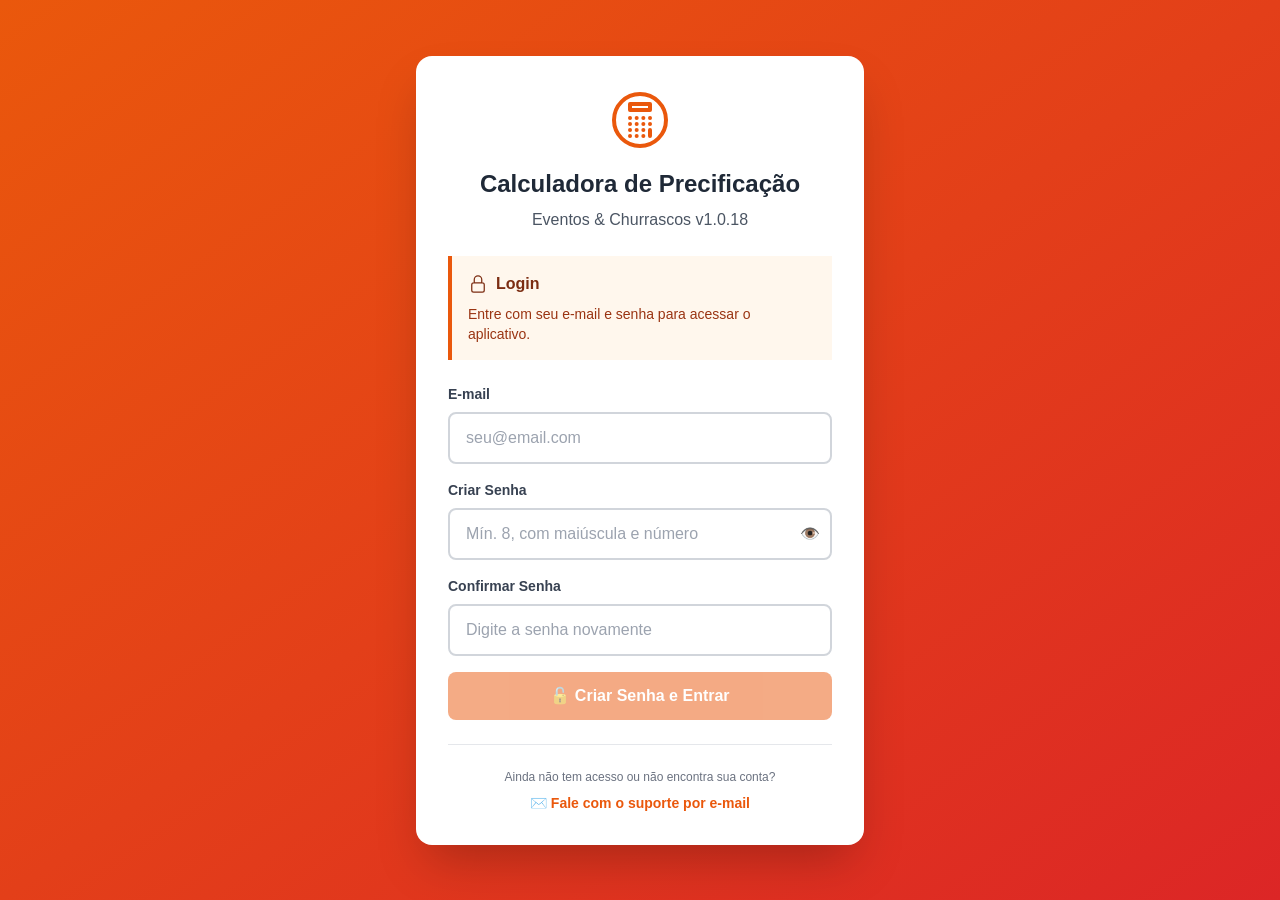
==== App/public/index.html @ 271a859e "release 1.2: web atualizada (0dfb54f fix(proposta): o que está desmarcado em "o que mostrar" não ap)" ====
<!DOCTYPE html>
<html lang="pt-BR">
<head>
    <meta charset="UTF-8">
    <script>
        // Endereço antigo do app web -> domínio próprio (mantém o caminho; não afeta staging nem o app iOS)
        (function () {
            try {
                if (location.hostname === 'precificacao-cloud-production.up.railway.app') {
                    location.replace('https://app.chefazambuja.com' + location.pathname + location.search + location.hash);
                }
            } catch (e) {}
        })();
    </script>
    <meta name="viewport" content="width=device-width, initial-scale=1.0, maximum-scale=5.0, user-scalable=yes, viewport-fit=cover">
    <meta name="apple-mobile-web-app-capable" content="yes">
    <meta name="apple-mobile-web-app-status-bar-style" content="default">
    <meta name="mobile-web-app-capable" content="yes">
    <title>Calculadora de Precificação</title>

    <!-- Tailwind CSS (Compiled via PostCSS) -->
    <link rel="stylesheet" href="styles/output.css">

    <!-- Mobile Optimizations CSS -->
    <link rel="stylesheet" href="mobile-optimizations.css?v=1795700000">

    <!-- ===== INDEXEDDB BLOCKER (MUST BE ABSOLUTELY FIRST!) ===== -->
    <!-- CRITICAL: Este script DEVE ser o primeiro para interceptar todas as chamadas de IndexedDB -->
    <script src="config/indexeddb-blocker.js?v=1792000000"></script>

    <!-- React 18 (PRODUCTION BUILD) -->
    <script src="vendor/react.production.min.js?v=18.3.1"></script>
    <script src="vendor/react-dom.production.min.js?v=18.3.1"></script>

    <!-- jsPDF e html2canvas: SEMPRE CARREGADOS (necessário para WhatsApp) -->
    <script src="vendor/jspdf.umd.min.js?v=2.5.1b"></script>
    <script src="vendor/html2canvas.min.js?v=1.4.1"></script>
    <!-- <script src="https://cdn.sheetjs.com/xlsx-0.20.1/package/dist/xlsx.full.min.js?v=1762564421"></script> -->

    <!-- Socket.io para WebSocket -->
    <script src="vendor/socket.io.min.js?v=4.8.1b"></script>

    <style>
        body {
            margin: 0;
            padding: 0;
            background: #f3f4f6;
            font-family: -apple-system, BlinkMacSystemFont, 'Segoe UI', sans-serif;
        }
        details.cfg-menu > summary{list-style:none}
        details.cfg-menu > summary::-webkit-details-marker{display:none}
        details.cfg-menu[open] .cfg-chev{transform:rotate(180deg)}
    </style>
</head>
<body>
    <!-- Container Principal -->
    <div id="root"></div>

    <!-- ===== CORE MODULES ===== -->
    <script src="config/app-config.js?v=1797800000"></script>
    <script src="utils/offline-cache.js?v=1792200000"></script>
    <script src="utils/offline-migration.js?v=1796300000"></script>

    <!-- ===== CONDITIONAL LOADING - default-ingredients.js ===== -->
    <!-- Carregado APENAS em modo OFFLINE, após app-config.js estar pronto -->
    <script>
        (function() {
            // Aguardar window.APP_CONFIG estar disponível (o campo é "mode"; antes lia "appMode",
            // que não existe, e o setTimeout repetia para sempre gastando CPU/bateria)
            var tentativas = 0;
            function checkAndLoadIngredients() {
                var modo = window.APP_CONFIG && (window.APP_CONFIG.mode || window.APP_CONFIG.appMode);
                if (modo) {
                    console.log(`📋 [Conditional Load] Modo detectado: ${modo}`);

                    if (modo === 'OFFLINE') {
                        console.log('✅ [Conditional Load] OFFLINE - carregando default-ingredients.js');
                        const script = document.createElement('script');
                        script.src = 'config/default-ingredients.js';
                        document.head.appendChild(script);
                    } else {
                        console.log('⏭️ [Conditional Load] ONLINE/CLOUD - default-ingredients.js NÃO carregado');
                    }
                } else if (++tentativas < 100) {
                    // APP_CONFIG ainda não disponível, tentar novamente (no máximo ~5 s)
                    setTimeout(checkAndLoadIngredients, 50);
                } else {
                    console.warn('⚠️ [Conditional Load] APP_CONFIG não ficou disponível; default-ingredients.js não carregado');
                }
            }

            checkAndLoadIngredients();
        })();
    </script>

    <!-- API Client - Backend Integration (CLOUD only) -->
    <script src="api-client.js?v=1797000000"></script>

    <!-- Storage Adapters - Sistema de storage por plano -->
    <script src="adapters/StorageAdapter.js?v=1762564421"></script>
    <script src="adapters/LocalStorageAdapter.js?v=1762564421"></script>
    <script src="adapters/IndexedDBAdapter.js?v=1762564421"></script>
    <script src="adapters/CloudStorageAdapter.js?v=1793600000"></script>
    <script src="adapters/StorageManager.js?v=1762564421"></script>

    <!-- IndexedDB Storage Helper -->
    <!-- Smart Storage - Roteador inteligente de storage por licença -->
    <script type="module" src="utils/smart-storage.js?v=1796600000"></script>
    <script src="utils/indexeddb-storage-helper.js?v=1762564421"></script>

    <!-- Manager Helper - Prioriza backend sobre local -->
    <script src="utils/manager-helper.js?v=1762564421"></script>

    <!-- Lazy Loader - Carrega jsPDF/XLSX sob demanda -->
    <script src="utils/lazy-loader.js?v=1793600000"></script>

    <!-- Shopping List Generator - Gerador de lista de compras compartilhado -->
    <script type="module" src="utils/shopping-list-generator.js?v=1795800000"></script>

    <!-- Markdown to PDF Converter -->
    <script src="utils/markdown-to-pdf.js?v=1791812000"></script>

    <!-- IMPORTANTE: IndexedDBStorageService DEVE ser carregado ANTES de session-auth.js -->
    <script src="adapters/IndexedDBStorageService.js?v=1762564421"></script>

    <!-- Ingredients Service - Híbrido (API + Fallback) -->
    <script type="module" src="services/IngredientsService.js?v=1762564421"></script>
    <script src="utils/ingredients-loader.js?v=1762564421"></script>

    <!-- WebSocket Service - Sincronização em tempo real -->
    <script type="module" src="services/websocket.js?v=1762564421"></script>

    <script src="core/security-check.js?v=1762564421"></script>
    <script src="core/formatters.js?v=1762564421"></script>

    <!-- Máscara de Telefone -->
    <script type="module" src="utils/phone-mask.js?v=1762564421"></script>

    <!-- IMPORTANTE: PasswordManager e LicenseValidator devem ser carregados ANTES de session-auth.js -->
    <script src="core/PasswordManager.js?v=1792200000"></script>
    <script src="core/LicenseValidator.js?v=1796600000"></script>

    <script src="machine-fingerprint.js?v=1762564421"></script>
    <script src="session-auth.js?t=1762700000"></script>
    <!-- <script src="add-password-fields.js?v=1762564421"></script> --> <!-- Desabilitado - LicenseActivation.jsx já gerencia senha -->

    <!-- ===== UTILITY MODULES ===== -->
    <!-- Módulos utilitários centralizados para evitar duplicação -->
    <script type="module">
        // Carregar módulos de utilidades
        import * as lossCalculations from './core/utils/lossCalculations.js';
        import * as unitConversions from './core/utils/unitConversions.js';
        import * as dataTransform from './core/utils/dataTransform.js';
        import * as statistics from './core/utils/statistics.js';
        import { isDishPortionBased } from './core/calculations.js';

        // Expor no window para uso global
        window.lossCalculations = lossCalculations;
        window.unitConversions = unitConversions;
        window.dataTransform = dataTransform;
        window.statistics = statistics;
        window.isDishPortionBased = isDishPortionBased;

        console.log('✅ Módulos utilitários carregados:');
        console.log('  - lossCalculations (cálculos de perda)');
        console.log('  - unitConversions (conversão de unidades)');
        console.log('  - dataTransform (normalização de dados)');
        console.log('  - statistics (funções estatísticas)');
        console.log('  - isDishPortionBased (detecção de prato por porção)');
    </script>

    <!-- Sistema de Eventos Salvos - Carregado via módulo -->
    <script>
        // SavedEventsManager será carregado via core/index.js pelos componentes
        console.log('⏳ Aguardando carregamento dos módulos...');
    </script>

    <!-- Managers Premium -->
    <script type="module" src="init-managers.js?v=1762700472"></script>
    <script src="core/MenuManager-standalone.js?v=1793010858"></script>
    <!-- ClientManager carregado via init-managers.js -->
    <!-- <script src="core/ClientManager.js?v=1762564421"></script> -->
    <script src="core/CustomTemplateManager.js?v=1762564421"></script>

    <!-- ===== UI COMPONENTS - PREMIUM ===== -->
    <script src="utils/pricing-rules.js?v=1794800000"></script>
    <script src="utils/client-supply.js?v=1794800000"></script>
    <script src="utils/menu-refresh.js?v=1795000000"></script>
    <script src="utils/support-rules.js?v=1794800000"></script>
    <script src="ui-compiled/FeatureGate.js?v=1797600000"></script>
    <script src="ui-compiled/PricingSettings.js?v=1795500000"></script>
    <script src="ui-compiled/DepreciationCalc.js?v=1796400000"></script>
    <script src="ui-compiled/ChangePassword.js?v=1792770235"></script>
    <script src="ui-compiled/EquipePage.js?v=1797600000"></script>
    <script src="ui-compiled/ContratosPage.js?v=1797700000"></script>
    <script src="ui-compiled/UpgradeModal.js?v=1762564421"></script>
    <script src="ui-compiled/DishSale.js?v=1794100000"></script>
    <script src="ui-compiled/DishForm.js?v=1794000000"></script>
    <script src="utils/share-file.js?v=1797900000"></script>
    <script src="utils/escpos.js?v=1798000000"></script>
    <script src="utils/order-print.js?v=1798000000"></script>
    <script src="utils/tab-order.js?v=1798200000"></script>
    <script src="utils/agenda.js?v=1798400000"></script>
    <script src="utils/quote-agent.js?v=1798900000"></script>
    <script src="utils/marketing-agent.js?v=1799000000"></script>
    <script src="utils/dish-sheet.js?v=1793800000"></script>
    <script src="ui-compiled/DishList.js?v=1795700000"></script>
    <script src="ui-compiled/DishesPage.js?v=1793100000"></script>
    <script src="ui-compiled/SaveMenuModal.js?v=1762564421"></script>
    <script src="ui-compiled/MenuPreview.js?v=1793600000"></script>
    <script src="ui-compiled/MenuPage.js?v=1797800000"></script>
    <script src="ui-compiled/SavedMenusList.js?v=1795800000"></script>
    <script src="ui-compiled/ProposalBuilder.js?v=1762564421"></script>
    <script src="ui-compiled/ClientsPage.js?v=1795700000"></script>
    <script src="ui-compiled/EventsPage.js?v=1797000000"></script>
    <script src="ui-compiled/ProposalBuilderSimple.js?v=1798800000"></script>
    <script src="utils/proposal-modern.js?v=1799200000"></script>
    <script src="ui-compiled/ProposalPreview.js?v=1799200000"></script>
    <script src="ui-compiled/ProposalList-v2.js?v=1798700000"></script>
    <script src="ui-compiled/CalendarPage.js?v=1798400000"></script>
    <script src="ui-compiled/CrmShared.js?v=1797600000"></script>
    <script src="ui-compiled/CrmTasks.js?v=1795300000"></script>
    <script src="ui-compiled/CrmMessages.js?v=1797600000"></script>
    <script src="ui-compiled/ReportsPage.js?v=1791730000"></script>
    <script src="ui-compiled/PipelinePage.js?v=1799000000"></script>
    <script src="ui-compiled/SuppliersPage.js?v=1796700000"></script>
    <script src="ui-compiled/StockPage.js?v=1796800000"></script>
    <script src="ui-compiled/FinanceiroPage.js?v=1797200000"></script>
    <script src="ui-compiled/DREPanel.js?v=1796900000"></script>
    <script src="ui-compiled/RelatoriosPage.js?v=1799100000"></script>
    <script src="ui-compiled/VendasPage.js?v=1798100000"></script>
    <script src="ui-compiled/ClientDetail.js?v=1797600000"></script>
    <script src="ui-compiled/WhatsAppSettings.js?v=1792200000"></script>
    <script src="ui-compiled/UnitConverter.js?v=1795600000"></script>

    <!-- ===== UI COMPONENTS - MAIN ===== -->
    <script src="ui-compiled/components/Icon.js?v=1762564421"></script>
    <script src="ui-compiled/components/PDFButton.js?v=1762564421"></script>
    <script src="ui-compiled/components/EventForm.js?v=1791900000"></script>
    <script src="ui-compiled/ClientSupplyPanel.js?v=1794800000"></script>
    <script src="ui-compiled/components/CostsSummary.js?v=1794800000"></script>
    <script src="ui-compiled/components/ItemsList.js?v=1796600000"></script>
    <script src="ui-compiled/components/IngredientTemplates.js?v=1762564421"></script>
    <script src="ui-compiled/components/RecipeImporter.js?v=1793900000"></script>
    <script src="ui-compiled/components/MenuGenerator.js?v=1792500000"></script>
    <script src="ui-compiled/components/IngredientsDatabase.js?v=1795600000"></script>
    <script src="ui-compiled/components/SupportList.js?v=1794800000"></script>
    <script src="ui-compiled/components/TransportForm.js?v=1793600000"></script>
    <script src="ui-compiled/components/LaborForm.js?v=1793600000"></script>
    <script src="ui-compiled/components/SavedEventsList.js?v=1762564421"></script>
    <script src="ui-compiled/components/LicenseActivation.js?v=1792200000"></script>
    <script src="ui-compiled/components/PasswordLock.js?v=1762564421"></script>
    <script src="ui-compiled/components/PasswordSetup.js?v=1762564421"></script>
    <script src="ui-compiled/components/PasswordLogin.js?v=1762564421"></script>
    <script src="ui-compiled/components/LoadingScreen.js?v=1762564421"></script>

    <!-- ===== HOOKS ===== -->
    <script src="ui/hooks/usePlanContext.js?v=1762564421"></script>
    <script src="ui/hooks/useEventState.js?v=1794800000"></script>
    <script src="ui/hooks/useCalculations.js?v=1794800000"></script>

    <!-- ===== APP FULL ===== -->
    <script src="ui-compiled/App-Full.js?v=1799000000"></script>

    <!-- Renderizar App -->
    <script>
        // Error Boundary global - evita que um erro de render em QUALQUER aba
        // derrube o app inteiro (tela travada/branca sem nenhum log).
        // Em vez disso mostra uma tela de recuperação com "Tentar novamente".
        class GlobalErrorBoundary extends React.Component {
            constructor(props) {
                super(props);
                this.state = { hasError: false };
            }
            static getDerivedStateFromError(error) {
                return { hasError: true };
            }
            componentDidCatch(error, info) {
                // error (objeto Error) não serializa direito nesse console bridge (vira "{}"),
                // então logamos message/stack como string pra dar pra debugar de verdade.
                console.error('🧯 [GlobalErrorBoundary] Erro capturado:', (error && (error.message || String(error))) || 'erro desconhecido');
                if (error && error.stack) console.error('🧯 [GlobalErrorBoundary] Stack:', error.stack);
                if (info && info.componentStack) console.error('🧯 [GlobalErrorBoundary] Component stack:', info.componentStack);
            }
            render() {
                if (this.state.hasError) {
                    return React.createElement('div', {
                        style: {
                            position: 'fixed', inset: 0, display: 'flex', flexDirection: 'column',
                            alignItems: 'center', justifyContent: 'center', padding: '24px',
                            background: '#ffffff', zIndex: 999999, textAlign: 'center',
                            fontFamily: '-apple-system, system-ui, sans-serif'
                        }
                    },
                        React.createElement('div', { style: { fontSize: '48px', marginBottom: '12px' } }, '⚠️'),
                        React.createElement('h2', { style: { fontSize: '18px', fontWeight: 'bold', marginBottom: '8px', color: '#1f2937' } }, 'Ops, algo deu errado nesta tela'),
                        React.createElement('p', { style: { fontSize: '14px', color: '#6b7280', marginBottom: '20px', maxWidth: '320px' } }, 'Seus dados estão salvos. Toque abaixo para tentar novamente.'),
                        React.createElement('div', { style: { display: 'flex', gap: '10px' } },
                            React.createElement('button', {
                                onClick: () => this.setState({ hasError: false }),
                                style: { padding: '12px 20px', borderRadius: '8px', background: '#ea580c', color: '#fff', fontWeight: '600', border: 'none', fontSize: '15px' }
                            }, 'Tentar novamente'),
                            React.createElement('button', {
                                onClick: () => window.location.reload(),
                                style: { padding: '12px 20px', borderRadius: '8px', background: '#374151', color: '#fff', fontWeight: '600', border: 'none', fontSize: '15px' }
                            }, 'Recarregar app')
                        )
                    );
                }
                return this.props.children;
            }
        }

        // Função para renderizar o app
        function renderApp() {
            console.log('🚀 Tentando renderizar AppFull...');

            if (window.AppFull && window.ReactDOM && window.PlanProvider && document.getElementById('root')) {
                console.log('✅ Todos os componentes disponíveis, renderizando...');
                const root = ReactDOM.createRoot(document.getElementById('root'));
                // Envolver AppFull com PlanProvider para contexto funcionar,
                // e tudo dentro do GlobalErrorBoundary para nunca travar o app inteiro.
                root.render(
                    React.createElement(GlobalErrorBoundary, null,
                        React.createElement(window.PlanProvider, null,
                            React.createElement(window.AppFull)
                        )
                    )
                );
                console.log('✅ AppFull renderizado com sucesso com PlanProvider!');
            } else {
                console.log('⏳ Aguardando componentes...', {
                    AppFull: !!window.AppFull,
                    ReactDOM: !!window.ReactDOM,
                    PlanProvider: !!window.PlanProvider,
                    rootElement: !!document.getElementById('root')
                });
                setTimeout(renderApp, 100);
            }
        }

        // Iniciar renderização
        if (document.readyState === 'loading') {
            document.addEventListener('DOMContentLoaded', renderApp);
        } else {
            renderApp();
        }
    </script>

    <!-- Comandos úteis para o console -->
    <script>
        // Função para listar todas as propostas
        window.listarPropostas = async function() {
            console.log('📋 Listando todas as propostas...');

            try {
                if (!window.proposalManager) {
                    console.error('❌ ProposalManager não encontrado. Aguarde o carregamento da página.');
                    return;
                }

                const all = await window.proposalManager.getAll(false);

                if (all.length === 0) {
                    console.log('✅ Não há propostas cadastradas!');
                    return;
                }

                console.log(`\n📊 Total: ${all.length} proposta(s):\n`);
                all.forEach((p, index) => {
                    console.log(`${index + 1}. ${p.proposalName || 'Sem nome'}`);
                    console.log(`   ID: ${p.id}`);
                    console.log(`   Tipo: ${p.proposalType || 'N/A'}`);
                    console.log(`   Valor: R$ ${(p.finalTotal || 0).toFixed(2)}`);
                    console.log(`   Criada em: ${p.createdAt || 'data desconhecida'}`);
                    console.log('');
                });

            } catch (error) {
                console.error('❌ Erro ao listar propostas:', error);
            }
        };

        // Função para normalizar todas as categorias de ingredientes
        window.normalizarCategorias = async function() {
            console.log('🔄 Normalizando categorias de todos os ingredientes...');

            try {
                if (!window.eventState) {
                    console.error('❌ eventState não encontrado');
                    return;
                }

                // Descobrir onde os ingredientes estão armazenados
                let ingredients = null;
                let setIngredients = null;

                // Tentar diferentes possíveis localizações
                if (window.eventState.ingredients) {
                    ingredients = window.eventState.ingredients;
                    setIngredients = window.eventState.setIngredients;
                } else if (window.eventState.eventData && window.eventState.eventData.ingredients) {
                    ingredients = window.eventState.eventData.ingredients;
                    setIngredients = (newIngredients) => {
                        window.eventState.setEventData({
                            ...window.eventState.eventData,
                            ingredients: newIngredients
                        });
                    };
                } else {
                    // Tentar encontrar automaticamente procurando por arrays
                    console.log('🔍 Procurando ingredientes no eventState...');
                    for (const key of Object.keys(window.eventState)) {
                        const value = window.eventState[key];
                        if (Array.isArray(value) && value.length > 0 && value[0].name && value[0].category) {
                            console.log(`✅ Encontrado em: eventState.${key}`);
                            ingredients = value;
                            const setterName = 'set' + key.charAt(0).toUpperCase() + key.slice(1);
                            setIngredients = window.eventState[setterName];
                            break;
                        }
                    }
                }

                if (!ingredients || ingredients.length === 0) {
                    console.error('❌ Ingredientes não encontrados no eventState');
                    console.log('💡 Execute: Object.keys(window.eventState) para ver propriedades disponíveis');
                    return;
                }

                console.log(`📊 Total de ingredientes: ${ingredients.length}`);

                // Importar função de normalização
                if (!window.normalizeCategory) {
                    console.error('❌ normalizeCategory não encontrada. Aguarde o carregamento completo da página.');
                    return;
                }

                let changed = 0;
                const normalized = ingredients.map(ing => {
                    const oldCategory = ing.category;
                    const newCategory = window.normalizeCategory(oldCategory);

                    if (oldCategory !== newCategory) {
                        console.log(`  🔄 "${ing.name}": "${oldCategory}" → "${newCategory}"`);
                        changed++;
                    }

                    return {
                        ...ing,
                        category: newCategory
                    };
                });

                if (changed === 0) {
                    console.log('✅ Todas as categorias já estão normalizadas!');
                    return;
                }

                console.log(`\n📊 Resumo: ${changed} ingredientes serão atualizados`);

                const confirm = window.confirm(`Deseja normalizar ${changed} categoria(s)?\n\nIsso vai atualizar as categorias para os valores padrão.`);

                if (!confirm) {
                    console.log('❌ Operação cancelada');
                    return;
                }

                // Atualizar no estado
                if (setIngredients) {
                    setIngredients(normalized);
                    console.log('✅ Categorias normalizadas com sucesso!');
                    console.log('💾 Salvando automaticamente...');
                } else {
                    console.error('❌ Função setter não encontrada para atualizar ingredientes');
                }

            } catch (error) {
                console.error('❌ Erro ao normalizar categorias:', error);
            }
        };

        // Função para inspecionar cardápio
        window.inspecionarCardapio = async function() {
            console.log('🔍 Inspecionando cardápio...\n');

            const menuManager = window.menuManager;
            if (!menuManager) {
                console.error('❌ MenuManager não encontrado');
                return;
            }

            const menu = await menuManager.getActiveMenu();
            console.log(`📊 Total de pratos no cardápio: ${menu.length}\n`);

            menu.forEach((item, index) => {
                console.log(`${index + 1}. ${item.dishName}`);
                console.log(`   💰 dishCost: R$ ${item.dishCost}`);
                console.log(`   🍽️ servings: ${item.servings || item.dishServings || 'não definido'}`);
                console.log(`   ⚖️ totalWeight: ${item.totalWeight}g`);
                console.log(`   👤 portionsPerPerson: ${item.portionsPerPerson}`);
                console.log('');
            });
        };

        // Função para inspecionar cardápio salvo
        window.inspecionarCardapioSalvo = async function(menuId) {
            console.log('🔍 Inspecionando cardápio salvo...\n');

            const savedMenusManager = window.savedMenusManager;
            if (!savedMenusManager) {
                console.error('❌ SavedMenusManager não encontrado');
                return;
            }

            let menu;
            if (menuId) {
                menu = await savedMenusManager.getById(menuId);
            } else {
                const all = await savedMenusManager.getAll();
                menu = all[all.length - 1]; // Pegar o último salvo
            }

            if (!menu) {
                console.error('❌ Cardápio não encontrado');
                return;
            }

            console.log(`📊 Cardápio: ${menu.name}`);
            console.log(`📊 Total de pratos: ${menu.dishes?.length || 0}\n`);

            if (menu.dishes) {
                menu.dishes.forEach((dish, index) => {
                    console.log(`${index + 1}. ${dish.dishName}`);
                    console.log(`   💰 dishCost: R$ ${dish.dishCost}`);
                    console.log(`   🍽️ servings: ${dish.servings || 'não definido'}`);
                    console.log(`   ⚖️ totalWeight: ${dish.totalWeight}g`);
                    console.log(`   👤 portionsPerPerson: ${dish.portionsPerPerson}`);
                    console.log('');
                });
            }
        };

        // ✅ Recalcular stats de todos os cardápios salvos (incluindo totalPrice)
        window.recalcularCardapios = async function() {
            console.log('🔄 Recalculando stats de todos os cardápios...');
            console.log('🔄 Forçando reload do SavedMenusManager atualizado...');

            try {
                // Força reload do módulo com timestamp para evitar cache
                const timestamp = Date.now();
                const savedMenusModule = await import(`./core/SavedMenusManager.js?v=${timestamp}`);
                const manager = savedMenusModule.savedMenusManager;

                if (!manager) {
                    console.error('❌ SavedMenusManager não disponível');
                    return;
                }

                const menus = await manager.getAll();
                console.log(`📋 Encontrados ${menus.length} cardápios`);

                for (const menu of menus) {
                    if (menu.dishes && menu.dishes.length > 0) {
                        // Recalcular stats com o módulo atualizado
                        const newStats = manager.calculateMenuStats(menu.dishes);
                        menu.stats = newStats;

                        // Salvar
                        await manager.saveItem(menu);

                        console.log(`✅ ${menu.name}:`, {
                            custo: newStats.totalCost.toFixed(2),
                            precoComMargem: newStats.totalPrice ? newStats.totalPrice.toFixed(2) : 'N/A',
                            temMargem: newStats.totalPrice > newStats.totalCost
                        });
                    }
                }

                console.log('✅ Todos os cardápios foram recalculados!');
            } catch (error) {
                console.error('❌ Erro ao recalcular:', error);
            }
        };

        // ✅ Verificar margem no cardápio ativo
        window.verificarMargemCardapio = async function() {
            console.log('🔍 Verificando margem no cardápio ativo...');

            const stats = await window.menuManager.getStatistics();
            console.log('📊 Estatísticas do cardápio:', {
                totalCost: stats.totalCost?.toFixed(2),
                totalPrice: stats.totalPrice?.toFixed(2),
                hasMargin: stats.totalPrice > stats.totalCost,
                marginPercent: stats.totalPrice > stats.totalCost
                    ? (((stats.totalPrice - stats.totalCost) / stats.totalCost) * 100).toFixed(1) + '%'
                    : 'Sem margem'
            });

            const menu = await window.menuManager.getActiveMenu();
            console.log('🍽️ Pratos com margem:', menu.map(item => ({
                name: item.dishName,
                cost: item.dishCost?.toFixed(2),
                profitMargin: item.profitMargin + '%',
                suggestedPrice: item.suggestedPrice || 'N/A',
                hasMargin: (item.profitMargin > 0) || (item.suggestedPrice > 0)
            })));
        };

        console.log('✅ Comandos disponíveis:');
        console.log('  📋 listarPropostas() - Lista todas as propostas');
        console.log('  🏷️ normalizarCategorias() - Normaliza categorias de ingredientes');
        console.log('  🔍 inspecionarCardapio() - Mostra dados dos pratos no cardápio');
        console.log('  🔍 inspecionarCardapioSalvo() - Mostra dados do último cardápio salvo');
        console.log('  🔄 recalcularCardapios() - Recalcula stats de todos os cardápios (totalPrice)');
        console.log('  🔍 verificarMargemCardapio() - Verifica margem no cardápio ativo');
    </script>
</body>
</html>
---- App/public/styles/output.css ----
*,:after,:before{--tw-border-spacing-x:0;--tw-border-spacing-y:0;--tw-translate-x:0;--tw-translate-y:0;--tw-rotate:0;--tw-skew-x:0;--tw-skew-y:0;--tw-scale-x:1;--tw-scale-y:1;--tw-pan-x: ;--tw-pan-y: ;--tw-pinch-zoom: ;--tw-scroll-snap-strictness:proximity;--tw-gradient-from-position: ;--tw-gradient-via-position: ;--tw-gradient-to-position: ;--tw-ordinal: ;--tw-slashed-zero: ;--tw-numeric-figure: ;--tw-numeric-spacing: ;--tw-numeric-fraction: ;--tw-ring-inset: ;--tw-ring-offset-width:0px;--tw-ring-offset-color:#fff;--tw-ring-color:rgba(59,130,246,.5);--tw-ring-offset-shadow:0 0 #0000;--tw-ring-shadow:0 0 #0000;--tw-shadow:0 0 #0000;--tw-shadow-colored:0 0 #0000;--tw-blur: ;--tw-brightness: ;--tw-contrast: ;--tw-grayscale: ;--tw-hue-rotate: ;--tw-invert: ;--tw-saturate: ;--tw-sepia: ;--tw-drop-shadow: ;--tw-backdrop-blur: ;--tw-backdrop-brightness: ;--tw-backdrop-contrast: ;--tw-backdrop-grayscale: ;--tw-backdrop-hue-rotate: ;--tw-backdrop-invert: ;--tw-backdrop-opacity: ;--tw-backdrop-saturate: ;--tw-backdrop-sepia: ;--tw-contain-size: ;--tw-contain-layout: ;--tw-contain-paint: ;--tw-contain-style: }::backdrop{--tw-border-spacing-x:0;--tw-border-spacing-y:0;--tw-translate-x:0;--tw-translate-y:0;--tw-rotate:0;--tw-skew-x:0;--tw-skew-y:0;--tw-scale-x:1;--tw-scale-y:1;--tw-pan-x: ;--tw-pan-y: ;--tw-pinch-zoom: ;--tw-scroll-snap-strictness:proximity;--tw-gradient-from-position: ;--tw-gradient-via-position: ;--tw-gradient-to-position: ;--tw-ordinal: ;--tw-slashed-zero: ;--tw-numeric-figure: ;--tw-numeric-spacing: ;--tw-numeric-fraction: ;--tw-ring-inset: ;--tw-ring-offset-width:0px;--tw-ring-offset-color:#fff;--tw-ring-color:rgba(59,130,246,.5);--tw-ring-offset-shadow:0 0 #0000;--tw-ring-shadow:0 0 #0000;--tw-shadow:0 0 #0000;--tw-shadow-colored:0 0 #0000;--tw-blur: ;--tw-brightness: ;--tw-contrast: ;--tw-grayscale: ;--tw-hue-rotate: ;--tw-invert: ;--tw-saturate: ;--tw-sepia: ;--tw-drop-shadow: ;--tw-backdrop-blur: ;--tw-backdrop-brightness: ;--tw-backdrop-contrast: ;--tw-backdrop-grayscale: ;--tw-backdrop-hue-rotate: ;--tw-backdrop-invert: ;--tw-backdrop-opacity: ;--tw-backdrop-saturate: ;--tw-backdrop-sepia: ;--tw-contain-size: ;--tw-contain-layout: ;--tw-contain-paint: ;--tw-contain-style: }/*! tailwindcss v3.4.18 | MIT License | https://tailwindcss.com*/*,:after,:before{box-sizing:border-box;border:0 solid #e5e7eb}:after,:before{--tw-content:""}:host,html{line-height:1.5;-webkit-text-size-adjust:100%;-moz-tab-size:4;-o-tab-size:4;tab-size:4;font-family:ui-sans-serif,system-ui,sans-serif,Apple Color Emoji,Segoe UI Emoji,Segoe UI Symbol,Noto Color Emoji;font-feature-settings:normal;font-variation-settings:normal;-webkit-tap-highlight-color:transparent}body{margin:0;line-height:inherit}hr{height:0;color:inherit;border-top-width:1px}abbr:where([title]){-webkit-text-decoration:underline dotted;text-decoration:underline dotted}h1,h2,h3,h4,h5,h6{font-size:inherit;font-weight:inherit}a{color:inherit;text-decoration:inherit}b,strong{font-weight:bolder}code,kbd,pre,samp{font-family:ui-monospace,SFMono-Regular,Menlo,Monaco,Consolas,Liberation Mono,Courier New,monospace;font-feature-settings:normal;font-variation-settings:normal;font-size:1em}small{font-size:80%}sub,sup{font-size:75%;line-height:0;position:relative;vertical-align:baseline}sub{bottom:-.25em}sup{top:-.5em}table{text-indent:0;border-color:inherit;border-collapse:collapse}button,input,optgroup,select,textarea{font-family:inherit;font-feature-settings:inherit;font-variation-settings:inherit;font-size:100%;font-weight:inherit;line-height:inherit;letter-spacing:inherit;color:inherit;margin:0;padding:0}button,select{text-transform:none}button,input:where([type=button]),input:where([type=reset]),input:where([type=submit]){-webkit-appearance:button;background-color:transparent;background-image:none}:-moz-focusring{outline:auto}:-moz-ui-invalid{box-shadow:none}progress{vertical-align:baseline}::-webkit-inner-spin-button,::-webkit-outer-spin-button{height:auto}[type=search]{-webkit-appearance:textfield;outline-offset:-2px}::-webkit-search-decoration{-webkit-appearance:none}::-webkit-file-upload-button{-webkit-appearance:button;font:inherit}summary{display:list-item}blockquote,dd,dl,figure,h1,h2,h3,h4,h5,h6,hr,p,pre{margin:0}fieldset{margin:0}fieldset,legend{padding:0}menu,ol,ul{list-style:none;margin:0;padding:0}dialog{padding:0}textarea{resize:vertical}input::-moz-placeholder,textarea::-moz-placeholder{opacity:1;color:#9ca3af}input::placeholder,textarea::placeholder{opacity:1;color:#9ca3af}[role=button],button{cursor:pointer}:disabled{cursor:default}audio,canvas,embed,iframe,img,object,svg,video{display:block;vertical-align:middle}img,video{max-width:100%;height:auto}[hidden]:where(:not([hidden=until-found])){display:none}.container{width:100%}@media (min-width:640px){.container{max-width:640px}}@media (min-width:768px){.container{max-width:768px}}@media (min-width:1024px){.container{max-width:1024px}}@media (min-width:1280px){.container{max-width:1280px}}@media (min-width:1536px){.container{max-width:1536px}}.btn-secondary{border-radius:.5rem;--tw-bg-opacity:1;background-color:rgb(75 85 99/var(--tw-bg-opacity,1));padding:.5rem 1rem;font-weight:600;--tw-text-opacity:1;color:rgb(255 255 255/var(--tw-text-opacity,1));transition-property:color,background-color,border-color,text-decoration-color,fill,stroke,opacity,box-shadow,transform,filter,backdrop-filter;transition-timing-function:cubic-bezier(.4,0,.2,1);transition-duration:.15s}.btn-secondary:hover{--tw-bg-opacity:1;background-color:rgb(55 65 81/var(--tw-bg-opacity,1))}.pointer-events-none{pointer-events:none}.visible{visibility:visible}.collapse{visibility:collapse}.static{position:static}.fixed{position:fixed}.absolute{position:absolute}.relative{position:relative}.sticky{position:sticky}.inset-0{inset:0}.inset-y-0{top:0;bottom:0}.-right-1{right:-.25rem}.-right-2{right:-.5rem}.-top-1{top:-.25rem}.-top-2{top:-.5rem}.bottom-0{bottom:0}.bottom-4{bottom:1rem}.left-0{left:0}.left-2{left:.5rem}.right-0{right:0}.right-2{right:.5rem}.right-3{right:.75rem}.top-0{top:0}.top-1\/2{top:50%}.top-2{top:.5rem}.z-10{z-index:10}.z-50{z-index:50}.col-span-2{grid-column:span 2/span 2}.mx-4{margin-left:1rem;margin-right:1rem}.mx-auto{margin-left:auto;margin-right:auto}.my-8{margin-top:2rem;margin-bottom:2rem}.mb-1{margin-bottom:.25rem}.mb-12{margin-bottom:3rem}.mb-2{margin-bottom:.5rem}.mb-3{margin-bottom:.75rem}.mb-4{margin-bottom:1rem}.mb-6{margin-bottom:1.5rem}.mb-8{margin-bottom:2rem}.ml-1{margin-left:.25rem}.ml-2{margin-left:.5rem}.ml-4{margin-left:1rem}.ml-7{margin-left:1.75rem}.ml-auto{margin-left:auto}.mr-1{margin-right:.25rem}.mr-2{margin-right:.5rem}.mr-3{margin-right:.75rem}.mt-0\.5{margin-top:.125rem}.mt-1{margin-top:.25rem}.mt-12{margin-top:3rem}.mt-2{margin-top:.5rem}.mt-3{margin-top:.75rem}.mt-4{margin-top:1rem}.mt-6{margin-top:1.5rem}.mt-7{margin-top:1.75rem}.mt-8{margin-top:2rem}.mt-auto{margin-top:auto}.line-clamp-1{-webkit-line-clamp:1}.line-clamp-1,.line-clamp-2{overflow:hidden;display:-webkit-box;-webkit-box-orient:vertical}.line-clamp-2{-webkit-line-clamp:2}.line-clamp-3{overflow:hidden;display:-webkit-box;-webkit-box-orient:vertical;-webkit-line-clamp:3}.block{display:block}.inline-block{display:inline-block}.inline{display:inline}.flex{display:flex}.inline-flex{display:inline-flex}.table{display:table}.grid{display:grid}.hidden{display:none}.h-0\.5{height:.125rem}.h-1{height:.25rem}.h-10{height:2.5rem}.h-12{height:3rem}.h-16{height:4rem}.h-20{height:5rem}.h-24{height:6rem}.h-3{height:.75rem}.h-3\.5{height:.875rem}.h-32{height:8rem}.h-4{height:1rem}.h-48{height:12rem}.h-5{height:1.25rem}.h-6{height:1.5rem}.h-64{height:16rem}.h-7{height:1.75rem}.h-8{height:2rem}.h-\[500px\]{height:500px}.h-full{height:100%}.max-h-48{max-height:12rem}.max-h-96{max-height:24rem}.max-h-\[80vh\]{max-height:80vh}.max-h-\[90vh\]{max-height:90vh}.max-h-\[95vh\]{max-height:95vh}.min-h-\[320px\]{min-height:320px}.min-h-screen{min-height:100vh}.\!w-full{width:100%!important}.w-12{width:3rem}.w-16{width:4rem}.w-20{width:5rem}.w-24{width:6rem}.w-28{width:7rem}.w-3{width:.75rem}.w-3\.5{width:.875rem}.w-32{width:8rem}.w-4{width:1rem}.w-48{width:12rem}.w-5{width:1.25rem}.w-6{width:1.5rem}.w-64{width:16rem}.w-7{width:1.75rem}.w-8{width:2rem}.w-full{width:100%}.min-w-40{min-width:10rem}.min-w-48{min-width:12rem}.max-w-2xl{max-width:42rem}.max-w-3xl{max-width:48rem}.max-w-4xl{max-width:56rem}.max-w-5xl{max-width:64rem}.max-w-7xl{max-width:80rem}.max-w-\[120px\]{max-width:120px}.max-w-md{max-width:28rem}.flex-1{flex:1 1 0%}.flex-shrink-0{flex-shrink:0}.min-w-0{min-width:0px}.min-w-\[180px\]{min-width:180px}.border-collapse{border-collapse:collapse}.-translate-y-1\/2{--tw-translate-y:-50%}.-translate-y-1\/2,.scale-105{transform:translate(var(--tw-translate-x),var(--tw-translate-y)) rotate(var(--tw-rotate)) skewX(var(--tw-skew-x)) skewY(var(--tw-skew-y)) scaleX(var(--tw-scale-x)) scaleY(var(--tw-scale-y))}.scale-105{--tw-scale-x:1.05;--tw-scale-y:1.05}.transform{transform:translate(var(--tw-translate-x),var(--tw-translate-y)) rotate(var(--tw-rotate)) skewX(var(--tw-skew-x)) skewY(var(--tw-skew-y)) scaleX(var(--tw-scale-x)) scaleY(var(--tw-scale-y))}@keyframes spin{to{transform:rotate(1turn)}}.animate-spin{animation:spin 1s linear infinite}.cursor-not-allowed{cursor:not-allowed}.cursor-pointer{cursor:pointer}.select-none{-webkit-user-select:none;-moz-user-select:none;user-select:none}.resize-none{resize:none}.list-inside{list-style-position:inside}.list-decimal{list-style-type:decimal}.list-disc{list-style-type:disc}.appearance-none{-webkit-appearance:none;-moz-appearance:none;appearance:none}.grid-cols-1{grid-template-columns:repeat(1,minmax(0,1fr))}.grid-cols-2{grid-template-columns:repeat(2,minmax(0,1fr))}.grid-cols-3{grid-template-columns:repeat(3,minmax(0,1fr))}.grid-cols-4{grid-template-columns:repeat(4,minmax(0,1fr))}.flex-col{flex-direction:column}.flex-wrap{flex-wrap:wrap}.items-start{align-items:flex-start}.items-center{align-items:center}.items-baseline{align-items:baseline}.justify-end{justify-content:flex-end}.justify-center{justify-content:center}.justify-between{justify-content:space-between}.justify-around{justify-content:space-around}.gap-1{gap:.25rem}.gap-1\.5{gap:.375rem}.gap-2{gap:.5rem}.gap-3{gap:.75rem}.gap-4{gap:1rem}.gap-6{gap:1.5rem}.gap-8{gap:2rem}.space-x-2>:not([hidden])~:not([hidden]){--tw-space-x-reverse:0;margin-right:calc(.5rem*var(--tw-space-x-reverse));margin-left:calc(.5rem*(1 - var(--tw-space-x-reverse)))}.space-x-3>:not([hidden])~:not([hidden]){--tw-space-x-reverse:0;margin-right:calc(.75rem*var(--tw-space-x-reverse));margin-left:calc(.75rem*(1 - var(--tw-space-x-reverse)))}.space-x-4>:not([hidden])~:not([hidden]){--tw-space-x-reverse:0;margin-right:calc(1rem*var(--tw-space-x-reverse));margin-left:calc(1rem*(1 - var(--tw-space-x-reverse)))}.space-y-0\.5>:not([hidden])~:not([hidden]){--tw-space-y-reverse:0;margin-top:calc(.125rem*(1 - var(--tw-space-y-reverse)));margin-bottom:calc(.125rem*var(--tw-space-y-reverse))}.space-y-1>:not([hidden])~:not([hidden]){--tw-space-y-reverse:0;margin-top:calc(.25rem*(1 - var(--tw-space-y-reverse)));margin-bottom:calc(.25rem*var(--tw-space-y-reverse))}.space-y-12>:not([hidden])~:not([hidden]){--tw-space-y-reverse:0;margin-top:calc(3rem*(1 - var(--tw-space-y-reverse)));margin-bottom:calc(3rem*var(--tw-space-y-reverse))}.space-y-2>:not([hidden])~:not([hidden]){--tw-space-y-reverse:0;margin-top:calc(.5rem*(1 - var(--tw-space-y-reverse)));margin-bottom:calc(.5rem*var(--tw-space-y-reverse))}.space-y-3>:not([hidden])~:not([hidden]){--tw-space-y-reverse:0;margin-top:calc(.75rem*(1 - var(--tw-space-y-reverse)));margin-bottom:calc(.75rem*var(--tw-space-y-reverse))}.space-y-4>:not([hidden])~:not([hidden]){--tw-space-y-reverse:0;margin-top:calc(1rem*(1 - var(--tw-space-y-reverse)));margin-bottom:calc(1rem*var(--tw-space-y-reverse))}.space-y-6>:not([hidden])~:not([hidden]){--tw-space-y-reverse:0;margin-top:calc(1.5rem*(1 - var(--tw-space-y-reverse)));margin-bottom:calc(1.5rem*var(--tw-space-y-reverse))}.divide-y>:not([hidden])~:not([hidden]){--tw-divide-y-reverse:0;border-top-width:calc(1px*(1 - var(--tw-divide-y-reverse)));border-bottom-width:calc(1px*var(--tw-divide-y-reverse))}.divide-gray-200>:not([hidden])~:not([hidden]){--tw-divide-opacity:1;border-color:rgb(229 231 235/var(--tw-divide-opacity,1))}.overflow-auto{overflow:auto}.overflow-hidden{overflow:hidden}.overflow-x-auto{overflow-x:auto}.overflow-y-auto{overflow-y:auto}.truncate{overflow:hidden;text-overflow:ellipsis}.truncate,.whitespace-nowrap{white-space:nowrap}.whitespace-pre-line{white-space:pre-line}.break-all{word-break:break-all}.\!rounded{border-radius:.25rem!important}.rounded{border-radius:.25rem}.rounded-2xl{border-radius:1rem}.rounded-full{border-radius:9999px}.rounded-lg{border-radius:.5rem}.rounded-xl{border-radius:.75rem}.rounded-b-2xl{border-bottom-right-radius:1rem;border-bottom-left-radius:1rem}.rounded-b-xl{border-bottom-right-radius:.75rem;border-bottom-left-radius:.75rem}.rounded-t-2xl{border-top-left-radius:1rem;border-top-right-radius:1rem}.rounded-t-xl{border-top-left-radius:.75rem;border-top-right-radius:.75rem}.border{border-width:1px}.border-2{border-width:2px}.border-8{border-width:8px}.border-b{border-bottom-width:1px}.border-b-2{border-bottom-width:2px}.border-b-4{border-bottom-width:4px}.border-l-4{border-left-width:4px}.border-l-8{border-left-width:8px}.border-t{border-top-width:1px}.border-t-2{border-top-width:2px}.border-t-4{border-top-width:4px}.border-dashed{border-style:dashed}.border-double{border-style:double}.border-blue-200{--tw-border-opacity:1;border-color:rgb(191 219 254/var(--tw-border-opacity,1))}.border-blue-300{--tw-border-opacity:1;border-color:rgb(147 197 253/var(--tw-border-opacity,1))}.border-blue-400{--tw-border-opacity:1;border-color:rgb(96 165 250/var(--tw-border-opacity,1))}.border-blue-500{--tw-border-opacity:1;border-color:rgb(59 130 246/var(--tw-border-opacity,1))}.border-blue-600{--tw-border-opacity:1;border-color:rgb(37 99 235/var(--tw-border-opacity,1))}.border-gray-100{--tw-border-opacity:1;border-color:rgb(243 244 246/var(--tw-border-opacity,1))}.border-gray-200{--tw-border-opacity:1;border-color:rgb(229 231 235/var(--tw-border-opacity,1))}.border-gray-300{--tw-border-opacity:1;border-color:rgb(209 213 219/var(--tw-border-opacity,1))}.border-gray-800{--tw-border-opacity:1;border-color:rgb(31 41 55/var(--tw-border-opacity,1))}.border-green-200{--tw-border-opacity:1;border-color:rgb(187 247 208/var(--tw-border-opacity,1))}.border-green-300{--tw-border-opacity:1;border-color:rgb(134 239 172/var(--tw-border-opacity,1))}.border-green-400{--tw-border-opacity:1;border-color:rgb(74 222 128/var(--tw-border-opacity,1))}.border-orange-100{--tw-border-opacity:1;border-color:rgb(255 237 213/var(--tw-border-opacity,1))}.border-orange-200{--tw-border-opacity:1;border-color:rgb(254 215 170/var(--tw-border-opacity,1))}.border-orange-300{--tw-border-opacity:1;border-color:rgb(253 186 116/var(--tw-border-opacity,1))}.border-orange-400{--tw-border-opacity:1;border-color:rgb(251 146 60/var(--tw-border-opacity,1))}.border-orange-500{--tw-border-opacity:1;border-color:rgb(249 115 22/var(--tw-border-opacity,1))}.border-orange-600{--tw-border-opacity:1;border-color:rgb(234 88 12/var(--tw-border-opacity,1))}.border-purple-200{--tw-border-opacity:1;border-color:rgb(233 213 255/var(--tw-border-opacity,1))}.border-purple-300{--tw-border-opacity:1;border-color:rgb(216 180 254/var(--tw-border-opacity,1))}.border-red-200{--tw-border-opacity:1;border-color:rgb(254 202 202/var(--tw-border-opacity,1))}.border-red-300{--tw-border-opacity:1;border-color:rgb(252 165 165/var(--tw-border-opacity,1))}.border-red-500{--tw-border-opacity:1;border-color:rgb(239 68 68/var(--tw-border-opacity,1))}.border-white{--tw-border-opacity:1;border-color:rgb(255 255 255/var(--tw-border-opacity,1))}.border-white\/50{border-color:hsla(0,0%,100%,.5)}.border-yellow-400{--tw-border-opacity:1;border-color:rgb(250 204 21/var(--tw-border-opacity,1))}.border-opacity-30{--tw-border-opacity:0.3}.\!bg-blue-500{--tw-bg-opacity:1!important;background-color:rgb(59 130 246/var(--tw-bg-opacity,1))!important}.\!bg-transparent{background-color:transparent!important}.bg-black{--tw-bg-opacity:1;background-color:rgb(0 0 0/var(--tw-bg-opacity,1))}.bg-blue-100{--tw-bg-opacity:1;background-color:rgb(219 234 254/var(--tw-bg-opacity,1))}.bg-blue-50{--tw-bg-opacity:1;background-color:rgb(239 246 255/var(--tw-bg-opacity,1))}.bg-blue-500{--tw-bg-opacity:1;background-color:rgb(59 130 246/var(--tw-bg-opacity,1))}.bg-blue-600{--tw-bg-opacity:1;background-color:rgb(37 99 235/var(--tw-bg-opacity,1))}.bg-blue-700{--tw-bg-opacity:1;background-color:rgb(29 78 216/var(--tw-bg-opacity,1))}.bg-gray-100{--tw-bg-opacity:1;background-color:rgb(243 244 246/var(--tw-bg-opacity,1))}.bg-gray-200{--tw-bg-opacity:1;background-color:rgb(229 231 235/var(--tw-bg-opacity,1))}.bg-gray-300{--tw-bg-opacity:1;background-color:rgb(209 213 219/var(--tw-bg-opacity,1))}.bg-gray-400{--tw-bg-opacity:1;background-color:rgb(156 163 175/var(--tw-bg-opacity,1))}.bg-gray-50{--tw-bg-opacity:1;background-color:rgb(249 250 251/var(--tw-bg-opacity,1))}.bg-gray-500{--tw-bg-opacity:1;background-color:rgb(107 114 128/var(--tw-bg-opacity,1))}.bg-gray-600{--tw-bg-opacity:1;background-color:rgb(75 85 99/var(--tw-bg-opacity,1))}.bg-gray-700{--tw-bg-opacity:1;background-color:rgb(55 65 81/var(--tw-bg-opacity,1))}.bg-gray-800{--tw-bg-opacity:1;background-color:rgb(31 41 55/var(--tw-bg-opacity,1))}.bg-gray-900{--tw-bg-opacity:1;background-color:rgb(17 24 39/var(--tw-bg-opacity,1))}.bg-green-100{--tw-bg-opacity:1;background-color:rgb(220 252 231/var(--tw-bg-opacity,1))}.bg-green-50{--tw-bg-opacity:1;background-color:rgb(240 253 244/var(--tw-bg-opacity,1))}.bg-green-500{--tw-bg-opacity:1;background-color:rgb(34 197 94/var(--tw-bg-opacity,1))}.bg-green-600{--tw-bg-opacity:1;background-color:rgb(22 163 74/var(--tw-bg-opacity,1))}.bg-indigo-500{--tw-bg-opacity:1;background-color:rgb(99 102 241/var(--tw-bg-opacity,1))}.bg-orange-100{--tw-bg-opacity:1;background-color:rgb(255 237 213/var(--tw-bg-opacity,1))}.bg-orange-50{--tw-bg-opacity:1;background-color:rgb(255 247 237/var(--tw-bg-opacity,1))}.bg-orange-500{--tw-bg-opacity:1;background-color:rgb(249 115 22/var(--tw-bg-opacity,1))}.bg-orange-600{--tw-bg-opacity:1;background-color:rgb(234 88 12/var(--tw-bg-opacity,1))}.bg-orange-700{--tw-bg-opacity:1;background-color:rgb(194 65 12/var(--tw-bg-opacity,1))}.bg-purple-100{--tw-bg-opacity:1;background-color:rgb(243 232 255/var(--tw-bg-opacity,1))}.bg-purple-50{--tw-bg-opacity:1;background-color:rgb(250 245 255/var(--tw-bg-opacity,1))}.bg-purple-600{--tw-bg-opacity:1;background-color:rgb(147 51 234/var(--tw-bg-opacity,1))}.bg-purple-700{--tw-bg-opacity:1;background-color:rgb(126 34 206/var(--tw-bg-opacity,1))}.bg-red-100{--tw-bg-opacity:1;background-color:rgb(254 226 226/var(--tw-bg-opacity,1))}.bg-red-50{--tw-bg-opacity:1;background-color:rgb(254 242 242/var(--tw-bg-opacity,1))}.bg-red-500{--tw-bg-opacity:1;background-color:rgb(239 68 68/var(--tw-bg-opacity,1))}.bg-red-600{--tw-bg-opacity:1;background-color:rgb(220 38 38/var(--tw-bg-opacity,1))}.bg-red-700{--tw-bg-opacity:1;background-color:rgb(185 28 28/var(--tw-bg-opacity,1))}.bg-white{--tw-bg-opacity:1;background-color:rgb(255 255 255/var(--tw-bg-opacity,1))}.bg-yellow-100{--tw-bg-opacity:1;background-color:rgb(254 249 195/var(--tw-bg-opacity,1))}.bg-yellow-400{--tw-bg-opacity:1;background-color:rgb(250 204 21/var(--tw-bg-opacity,1))}.bg-yellow-50{--tw-bg-opacity:1;background-color:rgb(254 252 232/var(--tw-bg-opacity,1))}.bg-yellow-500{--tw-bg-opacity:1;background-color:rgb(234 179 8/var(--tw-bg-opacity,1))}.bg-opacity-0{--tw-bg-opacity:0}.bg-opacity-20{--tw-bg-opacity:0.2}.bg-opacity-30{--tw-bg-opacity:0.3}.bg-opacity-40{--tw-bg-opacity:0.4}.bg-opacity-50{--tw-bg-opacity:0.5}.bg-opacity-60{--tw-bg-opacity:0.6}.bg-opacity-80{--tw-bg-opacity:0.8}.bg-gradient-to-br{background-image:linear-gradient(to bottom right,var(--tw-gradient-stops))}.bg-gradient-to-r{background-image:linear-gradient(to right,var(--tw-gradient-stops))}.bg-gradient-to-t{background-image:linear-gradient(to top,var(--tw-gradient-stops))}.from-amber-500{--tw-gradient-from:#f59e0b var(--tw-gradient-from-position);--tw-gradient-to:rgba(245,158,11,0) var(--tw-gradient-to-position);--tw-gradient-stops:var(--tw-gradient-from),var(--tw-gradient-to)}.from-amber-600{--tw-gradient-from:#d97706 var(--tw-gradient-from-position);--tw-gradient-to:rgba(217,119,6,0) var(--tw-gradient-to-position);--tw-gradient-stops:var(--tw-gradient-from),var(--tw-gradient-to)}.from-black\/60{--tw-gradient-from:rgba(0,0,0,.6) var(--tw-gradient-from-position);--tw-gradient-to:transparent var(--tw-gradient-to-position);--tw-gradient-stops:var(--tw-gradient-from),var(--tw-gradient-to)}.from-blue-50{--tw-gradient-from:#eff6ff var(--tw-gradient-from-position);--tw-gradient-to:rgba(239,246,255,0) var(--tw-gradient-to-position);--tw-gradient-stops:var(--tw-gradient-from),var(--tw-gradient-to)}.from-blue-500{--tw-gradient-from:#3b82f6 var(--tw-gradient-from-position);--tw-gradient-to:rgba(59,130,246,0) var(--tw-gradient-to-position);--tw-gradient-stops:var(--tw-gradient-from),var(--tw-gradient-to)}.from-blue-600{--tw-gradient-from:#2563eb var(--tw-gradient-from-position);--tw-gradient-to:rgba(37,99,235,0) var(--tw-gradient-to-position);--tw-gradient-stops:var(--tw-gradient-from),var(--tw-gradient-to)}.from-gray-50{--tw-gradient-from:#f9fafb var(--tw-gradient-from-position);--tw-gradient-to:rgba(249,250,251,0) var(--tw-gradient-to-position);--tw-gradient-stops:var(--tw-gradient-from),var(--tw-gradient-to)}.from-gray-500{--tw-gradient-from:#6b7280 var(--tw-gradient-from-position);--tw-gradient-to:hsla(220,9%,46%,0) var(--tw-gradient-to-position);--tw-gradient-stops:var(--tw-gradient-from),var(--tw-gradient-to)}.from-gray-600{--tw-gradient-from:#4b5563 var(--tw-gradient-from-position);--tw-gradient-to:rgba(75,85,99,0) var(--tw-gradient-to-position);--tw-gradient-stops:var(--tw-gradient-from),var(--tw-gradient-to)}.from-green-50{--tw-gradient-from:#f0fdf4 var(--tw-gradient-from-position);--tw-gradient-to:rgba(240,253,244,0) var(--tw-gradient-to-position);--tw-gradient-stops:var(--tw-gradient-from),var(--tw-gradient-to)}.from-green-600{--tw-gradient-from:#16a34a var(--tw-gradient-from-position);--tw-gradient-to:rgba(22,163,74,0) var(--tw-gradient-to-position);--tw-gradient-stops:var(--tw-gradient-from),var(--tw-gradient-to)}.from-indigo-600{--tw-gradient-from:#4f46e5 var(--tw-gradient-from-position);--tw-gradient-to:rgba(79,70,229,0) var(--tw-gradient-to-position);--tw-gradient-stops:var(--tw-gradient-from),var(--tw-gradient-to)}.from-orange-50{--tw-gradient-from:#fff7ed var(--tw-gradient-from-position);--tw-gradient-to:rgba(255,247,237,0) var(--tw-gradient-to-position);--tw-gradient-stops:var(--tw-gradient-from),var(--tw-gradient-to)}.from-orange-500{--tw-gradient-from:#f97316 var(--tw-gradient-from-position);--tw-gradient-to:rgba(249,115,22,0) var(--tw-gradient-to-position);--tw-gradient-stops:var(--tw-gradient-from),var(--tw-gradient-to)}.from-orange-600{--tw-gradient-from:#ea580c var(--tw-gradient-from-position);--tw-gradient-to:rgba(234,88,12,0) var(--tw-gradient-to-position);--tw-gradient-stops:var(--tw-gradient-from),var(--tw-gradient-to)}.from-purple-50{--tw-gradient-from:#faf5ff var(--tw-gradient-from-position);--tw-gradient-to:rgba(250,245,255,0) var(--tw-gradient-to-position);--tw-gradient-stops:var(--tw-gradient-from),var(--tw-gradient-to)}.from-purple-500{--tw-gradient-from:#a855f7 var(--tw-gradient-from-position);--tw-gradient-to:rgba(168,85,247,0) var(--tw-gradient-to-position);--tw-gradient-stops:var(--tw-gradient-from),var(--tw-gradient-to)}.from-purple-600{--tw-gradient-from:#9333ea var(--tw-gradient-from-position);--tw-gradient-to:rgba(147,51,234,0) var(--tw-gradient-to-position);--tw-gradient-stops:var(--tw-gradient-from),var(--tw-gradient-to)}.from-teal-600{--tw-gradient-from:#0d9488 var(--tw-gradient-from-position);--tw-gradient-to:rgba(13,148,136,0) var(--tw-gradient-to-position);--tw-gradient-stops:var(--tw-gradient-from),var(--tw-gradient-to)}.from-yellow-400{--tw-gradient-from:#facc15 var(--tw-gradient-from-position);--tw-gradient-to:rgba(250,204,21,0) var(--tw-gradient-to-position);--tw-gradient-stops:var(--tw-gradient-from),var(--tw-gradient-to)}.via-purple-600{--tw-gradient-to:rgba(147,51,234,0) var(--tw-gradient-to-position);--tw-gradient-stops:var(--tw-gradient-from),#9333ea var(--tw-gradient-via-position),var(--tw-gradient-to)}.via-red-50{--tw-gradient-to:hsla(0,86%,97%,0) var(--tw-gradient-to-position);--tw-gradient-stops:var(--tw-gradient-from),#fef2f2 var(--tw-gradient-via-position),var(--tw-gradient-to)}.to-blue-50{--tw-gradient-to:#eff6ff var(--tw-gradient-to-position)}.to-blue-600{--tw-gradient-to:#2563eb var(--tw-gradient-to-position)}.to-blue-700{--tw-gradient-to:#1d4ed8 var(--tw-gradient-to-position)}.to-cyan-600{--tw-gradient-to:#0891b2 var(--tw-gradient-to-position)}.to-emerald-50{--tw-gradient-to:#ecfdf5 var(--tw-gradient-to-position)}.to-emerald-600{--tw-gradient-to:#059669 var(--tw-gradient-to-position)}.to-gray-600{--tw-gradient-to:#4b5563 var(--tw-gradient-to-position)}.to-gray-700{--tw-gradient-to:#374151 var(--tw-gradient-to-position)}.to-green-700{--tw-gradient-to:#15803d var(--tw-gradient-to-position)}.to-indigo-50{--tw-gradient-to:#eef2ff var(--tw-gradient-to-position)}.to-indigo-600{--tw-gradient-to:#4f46e5 var(--tw-gradient-to-position)}.to-indigo-700{--tw-gradient-to:#4338ca var(--tw-gradient-to-position)}.to-orange-50{--tw-gradient-to:#fff7ed var(--tw-gradient-to-position)}.to-orange-500{--tw-gradient-to:#f97316 var(--tw-gradient-to-position)}.to-orange-600{--tw-gradient-to:#ea580c var(--tw-gradient-to-position)}.to-pink-50{--tw-gradient-to:#fdf2f8 var(--tw-gradient-to-position)}.to-pink-600{--tw-gradient-to:#db2777 var(--tw-gradient-to-position)}.to-purple-600{--tw-gradient-to:#9333ea var(--tw-gradient-to-position)}.to-purple-700{--tw-gradient-to:#7e22ce var(--tw-gradient-to-position)}.to-red-50{--tw-gradient-to:#fef2f2 var(--tw-gradient-to-position)}.to-red-500{--tw-gradient-to:#ef4444 var(--tw-gradient-to-position)}.to-red-600{--tw-gradient-to:#dc2626 var(--tw-gradient-to-position)}.to-transparent{--tw-gradient-to:transparent var(--tw-gradient-to-position)}.to-yellow-600{--tw-gradient-to:#ca8a04 var(--tw-gradient-to-position)}.object-contain{-o-object-fit:contain;object-fit:contain}.object-cover{-o-object-fit:cover;object-fit:cover}.\!p-2{padding:.5rem!important}.p-12{padding:3rem}.p-2{padding:.5rem}.p-3{padding:.75rem}.p-4{padding:1rem}.p-6{padding:1.5rem}.p-8{padding:2rem}.\!px-3{padding-left:.75rem!important;padding-right:.75rem!important}.\!py-1{padding-top:.25rem!important;padding-bottom:.25rem!important}.px-0\.5{padding-left:.125rem;padding-right:.125rem}.px-1{padding-left:.25rem;padding-right:.25rem}.px-2{padding-left:.5rem;padding-right:.5rem}.px-3{padding-left:.75rem;padding-right:.75rem}.px-4{padding-left:1rem;padding-right:1rem}.px-6{padding-left:1.5rem;padding-right:1.5rem}.px-8{padding-left:2rem;padding-right:2rem}.py-0\.5{padding-top:.125rem;padding-bottom:.125rem}.py-1{padding-top:.25rem;padding-bottom:.25rem}.py-12{padding-top:3rem;padding-bottom:3rem}.py-16{padding-top:4rem;padding-bottom:4rem}.py-2{padding-top:.5rem;padding-bottom:.5rem}.py-3{padding-top:.75rem;padding-bottom:.75rem}.py-4{padding-top:1rem;padding-bottom:1rem}.py-6{padding-top:1.5rem;padding-bottom:1.5rem}.py-8{padding-top:2rem;padding-bottom:2rem}.pb-2{padding-bottom:.5rem}.pb-20{padding-bottom:5rem}.pb-3{padding-bottom:.75rem}.pb-4{padding-bottom:1rem}.pl-4{padding-left:1rem}.pl-6{padding-left:1.5rem}.pl-8{padding-left:2rem}.pr-3{padding-right:.75rem}.pt-12{padding-top:3rem}.pt-2{padding-top:.5rem}.pt-3{padding-top:.75rem}.pt-4{padding-top:1rem}.pt-6{padding-top:1.5rem}.text-left{text-align:left}.text-center{text-align:center}.text-right{text-align:right}.text-justify{text-align:justify}.font-mono{font-family:ui-monospace,SFMono-Regular,Menlo,Monaco,Consolas,Liberation Mono,Courier New,monospace}.font-serif{font-family:ui-serif,Georgia,Cambria,Times New Roman,Times,serif}.\!text-sm{font-size:.875rem!important;line-height:1.25rem!important}.text-2xl{font-size:1.5rem;line-height:2rem}.text-3xl{font-size:1.875rem;line-height:2.25rem}.text-4xl{font-size:2.25rem;line-height:2.5rem}.text-5xl{font-size:3rem;line-height:1}.text-6xl{font-size:3.75rem;line-height:1}.text-7xl{font-size:4.5rem;line-height:1}.text-8xl{font-size:6rem;line-height:1}.text-\[10px\]{font-size:10px}.text-\[8px\]{font-size:8px}.text-\[9px\]{font-size:9px}.text-base{font-size:1rem;line-height:1.5rem}.text-lg{font-size:1.125rem;line-height:1.75rem}.text-sm{font-size:.875rem;line-height:1.25rem}.text-xl{font-size:1.25rem;line-height:1.75rem}.text-xs{font-size:.75rem;line-height:1rem}.font-black{font-weight:900}.font-bold{font-weight:700}.font-light{font-weight:300}.font-medium{font-weight:500}.font-normal{font-weight:400}.font-semibold{font-weight:600}.uppercase{text-transform:uppercase}.capitalize{text-transform:capitalize}.italic{font-style:italic}.leading-none{line-height:1}.leading-relaxed{line-height:1.625}.tracking-wide{letter-spacing:.025em}.tracking-wider{letter-spacing:.05em}.\!text-blue-600{--tw-text-opacity:1!important;color:rgb(37 99 235/var(--tw-text-opacity,1))!important}.text-black{--tw-text-opacity:1;color:rgb(0 0 0/var(--tw-text-opacity,1))}.text-blue-100{--tw-text-opacity:1;color:rgb(219 234 254/var(--tw-text-opacity,1))}.text-blue-200{--tw-text-opacity:1;color:rgb(191 219 254/var(--tw-text-opacity,1))}.text-blue-50{--tw-text-opacity:1;color:rgb(239 246 255/var(--tw-text-opacity,1))}.text-blue-600{--tw-text-opacity:1;color:rgb(37 99 235/var(--tw-text-opacity,1))}.text-blue-700{--tw-text-opacity:1;color:rgb(29 78 216/var(--tw-text-opacity,1))}.text-blue-800{--tw-text-opacity:1;color:rgb(30 64 175/var(--tw-text-opacity,1))}.text-blue-900{--tw-text-opacity:1;color:rgb(30 58 138/var(--tw-text-opacity,1))}.text-gray-200{--tw-text-opacity:1;color:rgb(229 231 235/var(--tw-text-opacity,1))}.text-gray-300{--tw-text-opacity:1;color:rgb(209 213 219/var(--tw-text-opacity,1))}.text-gray-400{--tw-text-opacity:1;color:rgb(156 163 175/var(--tw-text-opacity,1))}.text-gray-500{--tw-text-opacity:1;color:rgb(107 114 128/var(--tw-text-opacity,1))}.text-gray-600{--tw-text-opacity:1;color:rgb(75 85 99/var(--tw-text-opacity,1))}.text-gray-700{--tw-text-opacity:1;color:rgb(55 65 81/var(--tw-text-opacity,1))}.text-gray-800{--tw-text-opacity:1;color:rgb(31 41 55/var(--tw-text-opacity,1))}.text-gray-900{--tw-text-opacity:1;color:rgb(17 24 39/var(--tw-text-opacity,1))}.text-green-500{--tw-text-opacity:1;color:rgb(34 197 94/var(--tw-text-opacity,1))}.text-green-600{--tw-text-opacity:1;color:rgb(22 163 74/var(--tw-text-opacity,1))}.text-green-700{--tw-text-opacity:1;color:rgb(21 128 61/var(--tw-text-opacity,1))}.text-green-800{--tw-text-opacity:1;color:rgb(22 101 52/var(--tw-text-opacity,1))}.text-green-900{--tw-text-opacity:1;color:rgb(20 83 45/var(--tw-text-opacity,1))}.text-orange-100{--tw-text-opacity:1;color:rgb(255 237 213/var(--tw-text-opacity,1))}.text-orange-200{--tw-text-opacity:1;color:rgb(254 215 170/var(--tw-text-opacity,1))}.text-orange-400{--tw-text-opacity:1;color:rgb(251 146 60/var(--tw-text-opacity,1))}.text-orange-600{--tw-text-opacity:1;color:rgb(234 88 12/var(--tw-text-opacity,1))}.text-orange-700{--tw-text-opacity:1;color:rgb(194 65 12/var(--tw-text-opacity,1))}.text-orange-800{--tw-text-opacity:1;color:rgb(154 52 18/var(--tw-text-opacity,1))}.text-orange-900{--tw-text-opacity:1;color:rgb(124 45 18/var(--tw-text-opacity,1))}.text-purple-100{--tw-text-opacity:1;color:rgb(243 232 255/var(--tw-text-opacity,1))}.text-purple-600{--tw-text-opacity:1;color:rgb(147 51 234/var(--tw-text-opacity,1))}.text-purple-700{--tw-text-opacity:1;color:rgb(126 34 206/var(--tw-text-opacity,1))}.text-purple-800{--tw-text-opacity:1;color:rgb(107 33 168/var(--tw-text-opacity,1))}.text-red-500{--tw-text-opacity:1;color:rgb(239 68 68/var(--tw-text-opacity,1))}.text-red-600{--tw-text-opacity:1;color:rgb(220 38 38/var(--tw-text-opacity,1))}.text-red-700{--tw-text-opacity:1;color:rgb(185 28 28/var(--tw-text-opacity,1))}.text-red-800{--tw-text-opacity:1;color:rgb(153 27 27/var(--tw-text-opacity,1))}.text-white{--tw-text-opacity:1;color:rgb(255 255 255/var(--tw-text-opacity,1))}.text-yellow-500{--tw-text-opacity:1;color:rgb(234 179 8/var(--tw-text-opacity,1))}.text-yellow-800{--tw-text-opacity:1;color:rgb(133 77 14/var(--tw-text-opacity,1))}.text-yellow-900{--tw-text-opacity:1;color:rgb(113 63 18/var(--tw-text-opacity,1))}.line-through{text-decoration-line:line-through}.opacity-0{opacity:0}.opacity-25{opacity:.25}.opacity-40{opacity:.4}.opacity-50{opacity:.5}.opacity-60{opacity:.6}.opacity-75{opacity:.75}.opacity-90{opacity:.9}.\!shadow-none{--tw-shadow:0 0 #0000!important;--tw-shadow-colored:0 0 #0000!important;box-shadow:var(--tw-ring-offset-shadow,0 0 #0000),var(--tw-ring-shadow,0 0 #0000),var(--tw-shadow)!important}.shadow{--tw-shadow:0 1px 3px 0 rgba(0,0,0,.1),0 1px 2px -1px rgba(0,0,0,.1);--tw-shadow-colored:0 1px 3px 0 var(--tw-shadow-color),0 1px 2px -1px var(--tw-shadow-color)}.shadow,.shadow-2xl{box-shadow:var(--tw-ring-offset-shadow,0 0 #0000),var(--tw-ring-shadow,0 0 #0000),var(--tw-shadow)}.shadow-2xl{--tw-shadow:0 25px 50px -12px rgba(0,0,0,.25);--tw-shadow-colored:0 25px 50px -12px var(--tw-shadow-color)}.shadow-lg{--tw-shadow:0 10px 15px -3px rgba(0,0,0,.1),0 4px 6px -4px rgba(0,0,0,.1);--tw-shadow-colored:0 10px 15px -3px var(--tw-shadow-color),0 4px 6px -4px var(--tw-shadow-color)}.shadow-lg,.shadow-md{box-shadow:var(--tw-ring-offset-shadow,0 0 #0000),var(--tw-ring-shadow,0 0 #0000),var(--tw-shadow)}.shadow-md{--tw-shadow:0 4px 6px -1px rgba(0,0,0,.1),0 2px 4px -2px rgba(0,0,0,.1);--tw-shadow-colored:0 4px 6px -1px var(--tw-shadow-color),0 2px 4px -2px var(--tw-shadow-color)}.shadow-sm{--tw-shadow:0 1px 2px 0 rgba(0,0,0,.05);--tw-shadow-colored:0 1px 2px 0 var(--tw-shadow-color)}.shadow-sm,.shadow-xl{box-shadow:var(--tw-ring-offset-shadow,0 0 #0000),var(--tw-ring-shadow,0 0 #0000),var(--tw-shadow)}.shadow-xl{--tw-shadow:0 20px 25px -5px rgba(0,0,0,.1),0 8px 10px -6px rgba(0,0,0,.1);--tw-shadow-colored:0 20px 25px -5px var(--tw-shadow-color),0 8px 10px -6px var(--tw-shadow-color)}.ring-4{--tw-ring-offset-shadow:var(--tw-ring-inset) 0 0 0 var(--tw-ring-offset-width) var(--tw-ring-offset-color);--tw-ring-shadow:var(--tw-ring-inset) 0 0 0 calc(4px + var(--tw-ring-offset-width)) var(--tw-ring-color);box-shadow:var(--tw-ring-offset-shadow),var(--tw-ring-shadow),var(--tw-shadow,0 0 #0000)}.ring-blue-500{--tw-ring-opacity:1;--tw-ring-color:rgb(59 130 246/var(--tw-ring-opacity,1))}.ring-white\/30{--tw-ring-color:hsla(0,0%,100%,.3)}.blur{--tw-blur:blur(8px)}.blur,.blur-sm{filter:var(--tw-blur) var(--tw-brightness) var(--tw-contrast) var(--tw-grayscale) var(--tw-hue-rotate) var(--tw-invert) var(--tw-saturate) var(--tw-sepia) var(--tw-drop-shadow)}.blur-sm{--tw-blur:blur(4px)}.filter{filter:var(--tw-blur) var(--tw-brightness) var(--tw-contrast) var(--tw-grayscale) var(--tw-hue-rotate) var(--tw-invert) var(--tw-saturate) var(--tw-sepia) var(--tw-drop-shadow)}.backdrop-blur-sm{--tw-backdrop-blur:blur(4px);backdrop-filter:var(--tw-backdrop-blur) var(--tw-backdrop-brightness) var(--tw-backdrop-contrast) var(--tw-backdrop-grayscale) var(--tw-backdrop-hue-rotate) var(--tw-backdrop-invert) var(--tw-backdrop-opacity) var(--tw-backdrop-saturate) var(--tw-backdrop-sepia)}.transition{transition-property:color,background-color,border-color,text-decoration-color,fill,stroke,opacity,box-shadow,transform,filter,backdrop-filter;transition-timing-function:cubic-bezier(.4,0,.2,1);transition-duration:.15s}.transition-all{transition-property:all;transition-timing-function:cubic-bezier(.4,0,.2,1);transition-duration:.15s}.transition-colors{transition-property:color,background-color,border-color,text-decoration-color,fill,stroke;transition-timing-function:cubic-bezier(.4,0,.2,1);transition-duration:.15s}.transition-opacity{transition-property:opacity;transition-timing-function:cubic-bezier(.4,0,.2,1);transition-duration:.15s}.transition-shadow{transition-property:box-shadow;transition-timing-function:cubic-bezier(.4,0,.2,1);transition-duration:.15s}.transition-transform{transition-property:transform;transition-timing-function:cubic-bezier(.4,0,.2,1);transition-duration:.15s}.duration-500{transition-duration:.5s}.ease-out{transition-timing-function:cubic-bezier(0,0,.2,1)}.hover\:scale-105:hover{--tw-scale-x:1.05;--tw-scale-y:1.05}.hover\:scale-105:hover,.hover\:scale-125:hover{transform:translate(var(--tw-translate-x),var(--tw-translate-y)) rotate(var(--tw-rotate)) skewX(var(--tw-skew-x)) skewY(var(--tw-skew-y)) scaleX(var(--tw-scale-x)) scaleY(var(--tw-scale-y))}.hover\:scale-125:hover{--tw-scale-x:1.25;--tw-scale-y:1.25}.hover\:border-blue-300:hover{--tw-border-opacity:1;border-color:rgb(147 197 253/var(--tw-border-opacity,1))}.hover\:border-blue-400:hover{--tw-border-opacity:1;border-color:rgb(96 165 250/var(--tw-border-opacity,1))}.hover\:border-blue-500:hover{--tw-border-opacity:1;border-color:rgb(59 130 246/var(--tw-border-opacity,1))}.hover\:border-gray-300:hover{--tw-border-opacity:1;border-color:rgb(209 213 219/var(--tw-border-opacity,1))}.hover\:border-gray-400:hover{--tw-border-opacity:1;border-color:rgb(156 163 175/var(--tw-border-opacity,1))}.hover\:border-orange-300:hover{--tw-border-opacity:1;border-color:rgb(253 186 116/var(--tw-border-opacity,1))}.hover\:border-orange-500:hover{--tw-border-opacity:1;border-color:rgb(249 115 22/var(--tw-border-opacity,1))}.hover\:border-white:hover{--tw-border-opacity:1;border-color:rgb(255 255 255/var(--tw-border-opacity,1))}.hover\:\!bg-blue-100:hover{--tw-bg-opacity:1!important;background-color:rgb(219 234 254/var(--tw-bg-opacity,1))!important}.hover\:\!bg-blue-600:hover{--tw-bg-opacity:1!important;background-color:rgb(37 99 235/var(--tw-bg-opacity,1))!important}.hover\:bg-blue-100:hover{--tw-bg-opacity:1;background-color:rgb(219 234 254/var(--tw-bg-opacity,1))}.hover\:bg-blue-200:hover{--tw-bg-opacity:1;background-color:rgb(191 219 254/var(--tw-bg-opacity,1))}.hover\:bg-blue-50:hover{--tw-bg-opacity:1;background-color:rgb(239 246 255/var(--tw-bg-opacity,1))}.hover\:bg-blue-600:hover{--tw-bg-opacity:1;background-color:rgb(37 99 235/var(--tw-bg-opacity,1))}.hover\:bg-blue-700:hover{--tw-bg-opacity:1;background-color:rgb(29 78 216/var(--tw-bg-opacity,1))}.hover\:bg-gray-100:hover{--tw-bg-opacity:1;background-color:rgb(243 244 246/var(--tw-bg-opacity,1))}.hover\:bg-gray-200:hover{--tw-bg-opacity:1;background-color:rgb(229 231 235/var(--tw-bg-opacity,1))}.hover\:bg-gray-300:hover{--tw-bg-opacity:1;background-color:rgb(209 213 219/var(--tw-bg-opacity,1))}.hover\:bg-gray-50:hover{--tw-bg-opacity:1;background-color:rgb(249 250 251/var(--tw-bg-opacity,1))}.hover\:bg-gray-500:hover{--tw-bg-opacity:1;background-color:rgb(107 114 128/var(--tw-bg-opacity,1))}.hover\:bg-gray-600:hover{--tw-bg-opacity:1;background-color:rgb(75 85 99/var(--tw-bg-opacity,1))}.hover\:bg-gray-700:hover{--tw-bg-opacity:1;background-color:rgb(55 65 81/var(--tw-bg-opacity,1))}.hover\:bg-green-700:hover{--tw-bg-opacity:1;background-color:rgb(21 128 61/var(--tw-bg-opacity,1))}.hover\:bg-orange-50:hover{--tw-bg-opacity:1;background-color:rgb(255 247 237/var(--tw-bg-opacity,1))}.hover\:bg-orange-600:hover{--tw-bg-opacity:1;background-color:rgb(234 88 12/var(--tw-bg-opacity,1))}.hover\:bg-orange-700:hover{--tw-bg-opacity:1;background-color:rgb(194 65 12/var(--tw-bg-opacity,1))}.hover\:bg-purple-700:hover{--tw-bg-opacity:1;background-color:rgb(126 34 206/var(--tw-bg-opacity,1))}.hover\:bg-red-100:hover{--tw-bg-opacity:1;background-color:rgb(254 226 226/var(--tw-bg-opacity,1))}.hover\:bg-red-200:hover{--tw-bg-opacity:1;background-color:rgb(254 202 202/var(--tw-bg-opacity,1))}.hover\:bg-red-50:hover{--tw-bg-opacity:1;background-color:rgb(254 242 242/var(--tw-bg-opacity,1))}.hover\:bg-red-600:hover{--tw-bg-opacity:1;background-color:rgb(220 38 38/var(--tw-bg-opacity,1))}.hover\:bg-red-700:hover{--tw-bg-opacity:1;background-color:rgb(185 28 28/var(--tw-bg-opacity,1))}.hover\:bg-white\/10:hover{background-color:hsla(0,0%,100%,.1)}.hover\:bg-white\/20:hover{background-color:hsla(0,0%,100%,.2)}.hover\:bg-yellow-600:hover{--tw-bg-opacity:1;background-color:rgb(202 138 4/var(--tw-bg-opacity,1))}.hover\:bg-opacity-30:hover{--tw-bg-opacity:0.3}.hover\:bg-opacity-50:hover{--tw-bg-opacity:0.5}.hover\:from-amber-600:hover{--tw-gradient-from:#d97706 var(--tw-gradient-from-position);--tw-gradient-to:rgba(217,119,6,0) var(--tw-gradient-to-position);--tw-gradient-stops:var(--tw-gradient-from),var(--tw-gradient-to)}.hover\:from-blue-700:hover{--tw-gradient-from:#1d4ed8 var(--tw-gradient-from-position);--tw-gradient-to:rgba(29,78,216,0) var(--tw-gradient-to-position);--tw-gradient-stops:var(--tw-gradient-from),var(--tw-gradient-to)}.hover\:from-gray-700:hover{--tw-gradient-from:#374151 var(--tw-gradient-from-position);--tw-gradient-to:rgba(55,65,81,0) var(--tw-gradient-to-position);--tw-gradient-stops:var(--tw-gradient-from),var(--tw-gradient-to)}.hover\:from-green-700:hover{--tw-gradient-from:#15803d var(--tw-gradient-from-position);--tw-gradient-to:rgba(21,128,61,0) var(--tw-gradient-to-position);--tw-gradient-stops:var(--tw-gradient-from),var(--tw-gradient-to)}.hover\:from-indigo-700:hover{--tw-gradient-from:#4338ca var(--tw-gradient-from-position);--tw-gradient-to:rgba(67,56,202,0) var(--tw-gradient-to-position);--tw-gradient-stops:var(--tw-gradient-from),var(--tw-gradient-to)}.hover\:from-orange-700:hover{--tw-gradient-from:#c2410c var(--tw-gradient-from-position);--tw-gradient-to:rgba(194,65,12,0) var(--tw-gradient-to-position);--tw-gradient-stops:var(--tw-gradient-from),var(--tw-gradient-to)}.hover\:from-purple-700:hover{--tw-gradient-from:#7e22ce var(--tw-gradient-from-position);--tw-gradient-to:rgba(126,34,206,0) var(--tw-gradient-to-position);--tw-gradient-stops:var(--tw-gradient-from),var(--tw-gradient-to)}.hover\:to-blue-800:hover{--tw-gradient-to:#1e40af var(--tw-gradient-to-position)}.hover\:to-emerald-700:hover{--tw-gradient-to:#047857 var(--tw-gradient-to-position)}.hover\:to-gray-800:hover{--tw-gradient-to:#1f2937 var(--tw-gradient-to-position)}.hover\:to-green-800:hover{--tw-gradient-to:#166534 var(--tw-gradient-to-position)}.hover\:to-indigo-700:hover{--tw-gradient-to:#4338ca var(--tw-gradient-to-position)}.hover\:to-pink-700:hover{--tw-gradient-to:#be185d var(--tw-gradient-to-position)}.hover\:to-purple-700:hover{--tw-gradient-to:#7e22ce var(--tw-gradient-to-position)}.hover\:to-red-700:hover{--tw-gradient-to:#b91c1c var(--tw-gradient-to-position)}.hover\:to-yellow-700:hover{--tw-gradient-to:#a16207 var(--tw-gradient-to-position)}.hover\:text-blue-800:hover{--tw-text-opacity:1;color:rgb(30 64 175/var(--tw-text-opacity,1))}.hover\:text-gray-200:hover{--tw-text-opacity:1;color:rgb(229 231 235/var(--tw-text-opacity,1))}.hover\:text-gray-700:hover{--tw-text-opacity:1;color:rgb(55 65 81/var(--tw-text-opacity,1))}.hover\:text-gray-800:hover{--tw-text-opacity:1;color:rgb(31 41 55/var(--tw-text-opacity,1))}.hover\:text-orange-700:hover{--tw-text-opacity:1;color:rgb(194 65 12/var(--tw-text-opacity,1))}.hover\:text-red-700:hover{--tw-text-opacity:1;color:rgb(185 28 28/var(--tw-text-opacity,1))}.hover\:text-red-800:hover{--tw-text-opacity:1;color:rgb(153 27 27/var(--tw-text-opacity,1))}.hover\:shadow-lg:hover{--tw-shadow:0 10px 15px -3px rgba(0,0,0,.1),0 4px 6px -4px rgba(0,0,0,.1);--tw-shadow-colored:0 10px 15px -3px var(--tw-shadow-color),0 4px 6px -4px var(--tw-shadow-color)}.hover\:shadow-lg:hover,.hover\:shadow-md:hover{box-shadow:var(--tw-ring-offset-shadow,0 0 #0000),var(--tw-ring-shadow,0 0 #0000),var(--tw-shadow)}.hover\:shadow-md:hover{--tw-shadow:0 4px 6px -1px rgba(0,0,0,.1),0 2px 4px -2px rgba(0,0,0,.1);--tw-shadow-colored:0 4px 6px -1px var(--tw-shadow-color),0 2px 4px -2px var(--tw-shadow-color)}.hover\:shadow-xl:hover{--tw-shadow:0 20px 25px -5px rgba(0,0,0,.1),0 8px 10px -6px rgba(0,0,0,.1);--tw-shadow-colored:0 20px 25px -5px var(--tw-shadow-color),0 8px 10px -6px var(--tw-shadow-color);box-shadow:var(--tw-ring-offset-shadow,0 0 #0000),var(--tw-ring-shadow,0 0 #0000),var(--tw-shadow)}.focus\:border-blue-500:focus{--tw-border-opacity:1;border-color:rgb(59 130 246/var(--tw-border-opacity,1))}.focus\:border-orange-500:focus{--tw-border-opacity:1;border-color:rgb(249 115 22/var(--tw-border-opacity,1))}.focus\:border-transparent:focus{border-color:transparent}.focus\:outline-none:focus{outline:2px solid transparent;outline-offset:2px}.focus\:ring-2:focus{--tw-ring-offset-shadow:var(--tw-ring-inset) 0 0 0 var(--tw-ring-offset-width) var(--tw-ring-offset-color);--tw-ring-shadow:var(--tw-ring-inset) 0 0 0 calc(2px + var(--tw-ring-offset-width)) var(--tw-ring-color);box-shadow:var(--tw-ring-offset-shadow),var(--tw-ring-shadow),var(--tw-shadow,0 0 #0000)}.focus\:ring-blue-500:focus{--tw-ring-opacity:1;--tw-ring-color:rgb(59 130 246/var(--tw-ring-opacity,1))}.focus\:ring-green-500:focus{--tw-ring-opacity:1;--tw-ring-color:rgb(34 197 94/var(--tw-ring-opacity,1))}.focus\:ring-orange-500:focus{--tw-ring-opacity:1;--tw-ring-color:rgb(249 115 22/var(--tw-ring-opacity,1))}.focus\:ring-purple-500:focus{--tw-ring-opacity:1;--tw-ring-color:rgb(168 85 247/var(--tw-ring-opacity,1))}.disabled\:cursor-not-allowed:disabled{cursor:not-allowed}.disabled\:bg-gray-100:disabled{--tw-bg-opacity:1;background-color:rgb(243 244 246/var(--tw-bg-opacity,1))}.disabled\:bg-gray-400:disabled{--tw-bg-opacity:1;background-color:rgb(156 163 175/var(--tw-bg-opacity,1))}.disabled\:opacity-50:disabled{opacity:.5}.group:hover .group-hover\:scale-105{--tw-scale-x:1.05;--tw-scale-y:1.05;transform:translate(var(--tw-translate-x),var(--tw-translate-y)) rotate(var(--tw-rotate)) skewX(var(--tw-skew-x)) skewY(var(--tw-skew-y)) scaleX(var(--tw-scale-x)) scaleY(var(--tw-scale-y))}.group:hover .group-hover\:bg-opacity-50{--tw-bg-opacity:0.5}.group:hover .group-hover\:opacity-100{opacity:1}@media (min-width:640px){.sm\:inline{display:inline}.sm\:hidden{display:none}.sm\:flex-row{flex-direction:row}.sm\:items-start{align-items:flex-start}.sm\:w-auto{width:auto}.sm\:ml-4{margin-left:1rem}.sm\:flex-initial{flex:0 1 auto}}@media (min-width:768px){.md\:col-span-2{grid-column:span 2/span 2}.md\:grid-cols-2{grid-template-columns:repeat(2,minmax(0,1fr))}.md\:grid-cols-3{grid-template-columns:repeat(3,minmax(0,1fr))}.md\:grid-cols-4{grid-template-columns:repeat(4,minmax(0,1fr))}.md\:grid-cols-5{grid-template-columns:repeat(5,minmax(0,1fr))}.md\:grid-cols-6{grid-template-columns:repeat(6,minmax(0,1fr))}}@media (min-width:1024px){.lg\:col-span-2{grid-column:span 2/span 2}.lg\:block{display:block}.lg\:flex{display:flex}.lg\:hidden{display:none}.lg\:w-96{width:24rem}.lg\:grid-cols-3{grid-template-columns:repeat(3,minmax(0,1fr))}.lg\:grid-cols-5{grid-template-columns:repeat(5,minmax(0,1fr))}.lg\:flex-row{flex-direction:row}.lg\:pb-0{padding-bottom:0}}@media print{.print\:my-0{margin-top:0;margin-bottom:0}.print\:mb-6{margin-bottom:1.5rem}.print\:hidden{display:none}.print\:h-16{height:4rem}.print\:h-20{height:5rem}.print\:w-16{width:4rem}.print\:w-20{width:5rem}.print\:break-inside-avoid{-moz-column-break-inside:avoid;break-inside:avoid}.print\:bg-blue-50{--tw-bg-opacity:1;background-color:rgb(239 246 255/var(--tw-bg-opacity,1))}.print\:p-4{padding:1rem}.print\:p-6{padding:1.5rem}.print\:text-2xl{font-size:1.5rem;line-height:2rem}.print\:text-3xl{font-size:1.875rem;line-height:2.25rem}.print\:text-base{font-size:1rem;line-height:1.5rem}.print\:text-lg{font-size:1.125rem;line-height:1.75rem}.print\:text-xl{font-size:1.25rem;line-height:1.75rem}.print\:text-xs{font-size:.75rem;line-height:1rem}.print\:hover\:shadow-none:hover,.print\:shadow-none{--tw-shadow:0 0 #0000;--tw-shadow-colored:0 0 #0000;box-shadow:var(--tw-ring-offset-shadow,0 0 #0000),var(--tw-ring-shadow,0 0 #0000),var(--tw-shadow)}}
---- App/public/mobile-optimizations.css ----
/**
 * Mobile Optimizations - iPhone & Mobile Devices
 * Otimizações específicas para melhorar visualização em dispositivos móveis
 */

/* ============================================
   CONFIGURAÇÕES PADRÃO (DESKTOP)
   ============================================ */

/* Desktop: Mostrar tabelas, esconder cards */
.ingredients-table-wrapper {
    display: block;
}

.ingredients-mobile-cards {
    display: none;
}

/* ============================================
   CONFIGURAÇÕES GLOBAIS PARA MOBILE
   ============================================ */

@media only screen and (max-width: 768px) {

    /* Base - Prevenir zoom automático em inputs */
    input, select, textarea {
        font-size: 16px !important; /* Previne zoom no iOS */
    }

    /* Body - Melhor scroll e espaçamento */
    body {
        -webkit-text-size-adjust: 100%;
        -webkit-font-smoothing: antialiased;
        touch-action: manipulation;
    }

    /* Container principal - Melhor padding */
    #root > div {
        padding: 12px !important;
        padding-bottom: 130px !important; /* Espaço para navegação fixa inferior */
    }

    /* ============================================
       HEADER E NAVEGAÇÃO
       ============================================ */

    /* Header principal */
    header, .header {
        padding: 12px 16px !important;
        min-height: 60px !important;
    }

    /* Título do header */
    h1, .text-2xl {
        font-size: 20px !important;
        line-height: 1.4 !important;
    }

    /* Versão no header */
    .text-gray-500, .text-gray-400 {
        font-size: 13px !important;
    }

    /* Tabs de navegação */
    nav button, .nav-button {
        padding: 12px 16px !important;
        min-height: 48px !important;
        font-size: 15px !important;
        gap: 8px !important;
    }

    /* Ícones nas tabs */
    nav button svg, .nav-button svg {
        width: 20px !important;
        height: 20px !important;
    }

    /* ============================================
       FORMULÁRIOS E INPUTS
       ============================================ */

    /* Inputs gerais */
    input[type="text"],
    input[type="number"],
    input[type="email"],
    input[type="tel"],
    select,
    textarea {
        min-height: 48px !important;
        padding: 12px 16px !important;
        font-size: 16px !important;
        border-radius: 8px !important;
    }

    /* Labels */
    label {
        font-size: 15px !important;
        font-weight: 600 !important;
        margin-bottom: 8px !important;
        display: block;
    }

    /* Grupos de formulário */
    .form-group, .space-y-4 > div {
        margin-bottom: 20px !important;
    }

    /* ============================================
       BOTÕES
       ============================================ */

    /* Botões gerais */
    button {
        min-height: 48px !important;
        padding: 12px 20px !important;
        font-size: 16px !important;
        font-weight: 600 !important;
        border-radius: 8px !important;
        touch-action: manipulation;
    }

    /* Botões pequenos */
    button.text-sm, .btn-sm {
        min-height: 44px !important;
        padding: 10px 16px !important;
        font-size: 15px !important;
    }

    /* Botões com ícones */
    button svg {
        width: 20px !important;
        height: 20px !important;
    }

    /* Botões de ação primária */
    .bg-blue-600, .bg-green-600, .bg-orange-600 {
        font-weight: 700 !important;
    }

    /* ============================================
       TABELAS E LISTAS
       ============================================ */

    /* Tabelas - o scroll horizontal fica por conta do wrapper
       .overflow-x-auto de cada componente. Nao forcamos mais
       "display: block" na table: isso quebrava o alinhamento de
       colunas entre thead e tbody (cada linha virava uma "tabela
       anonima" independente no WebKit), bagunçando o cabecalho em
       varias telas (Apoio & Logistica, Itens do Evento, etc). */
    table {
        overflow-x: auto;
        -webkit-overflow-scrolling: touch;
        font-size: 14px !important;
    }

    /* Células da tabela */
    td, th {
        padding: 12px 10px !important;
        min-width: 80px;
        white-space: nowrap;
    }

    /* Primeira coluna: fica fixa ao rolar tabelas largas horizontalmente,
       mas sem forcar uma largura minima de 140px - isso quebrava tabelas
       cuja 1a coluna e so um checkbox (ex: Apoio & Logistica) */
    td:first-child, th:first-child {
        position: sticky;
        left: 0;
        z-index: 2;
    }

    /* So a celula de dados (td) recebe fundo branco solido, pra tapar
       as colunas que passam por baixo dela ao rolar. A celula de
       cabecalho (th) NAO pode receber fundo forcado: cabecalhos
       coloridos (gradiente laranja com texto branco, ex: Itens do
       Evento, Apoio & Logistica) ficavam com o texto branco invisivel
       sobre esse fundo branco forcado. Sem o override, o th herda o
       fundo do proprio <tr>/<thead> (gradiente ou cinza), que e o
       comportamento correto. */
    td:first-child {
        background: white;
    }

    /* Linhas de tabela */
    tbody tr {
        min-height: 52px !important;
    }

    /* Lista de ingredientes e itens */
    .ingredients-list > div,
    .items-list > div {
        padding: 16px !important;
        margin-bottom: 12px !important;
        border-radius: 10px !important;
    }

    /* ============================================
       CARDS E CONTAINERS
       ============================================ */

    /* Cards gerais */
    .bg-white, .card {
        border-radius: 12px !important;
        padding: 16px 12px !important;
        margin-bottom: 12px !important;
    }

    /* Título dos cards */
    .card h2, .card h3 {
        font-size: 18px !important;
        margin-bottom: 16px !important;
    }

    /* Espaçamento entre elementos */
    .space-y-4 > * {
        margin-top: 16px !important;
    }

    .space-y-6 > * {
        margin-top: 24px !important;
    }

    /* ============================================
       RESUMO DE CUSTOS
       ============================================ */

    /* Grid de custos */
    .costs-summary .grid {
        grid-template-columns: 1fr !important;
        gap: 12px !important;
    }

    /* Itens de custo */
    .cost-item {
        padding: 16px !important;
        font-size: 15px !important;
    }

    /* Valores de custo */
    .cost-value {
        font-size: 18px !important;
        font-weight: 700 !important;
    }

    /* Total final */
    .final-total {
        font-size: 24px !important;
        padding: 20px !important;
    }

    /* ============================================
       MODAIS E POPUPS
       ============================================ */

    /* Modal container */
    .modal, [role="dialog"] {
        margin: 8px !important;
        max-height: 85vh !important;
        max-width: calc(100vw - 16px) !important;
        overflow-y: auto !important;
        border-radius: 12px !important;
    }

    /* Overlay do modal - centralizar */
    .fixed.inset-0 > .bg-white,
    .fixed.inset-0 > div > .bg-white {
        max-height: 85vh !important;
        overflow-y: auto !important;
        margin: 8px !important;
        border-radius: 12px !important;
    }

    /* Conteúdo do modal */
    .modal-content {
        padding: 20px 16px !important;
    }

    /* Botões do modal */
    .modal-footer button {
        width: 100% !important;
        margin-bottom: 10px !important;
    }

    /* ============================================
       LISTA DE EVENTOS SALVOS
       ============================================ */

    /* Cards de eventos */
    .event-card {
        padding: 16px !important;
        margin-bottom: 12px !important;
    }

    /* Nome do evento */
    .event-name {
        font-size: 17px !important;
        font-weight: 600 !important;
    }

    /* Data e informações */
    .event-info {
        font-size: 14px !important;
        margin-top: 8px !important;
    }

    /* Botões de ação do evento */
    .event-actions button {
        padding: 10px 14px !important;
        font-size: 14px !important;
    }

    /* ============================================
       BANCO DE INGREDIENTES
       ============================================ */

    /* Container de ingredientes */
    .ingredients-database {
        padding: 16px !important;
    }

    /* Busca de ingredientes */
    .ingredients-search input {
        min-height: 48px !important;
        font-size: 16px !important;
        padding-left: 44px !important; /* Espaço para ícone de busca */
    }

    /* Categorias */
    .category-filter button {
        padding: 10px 16px !important;
        font-size: 14px !important;
        min-height: 42px !important;
    }

    /* Item de ingrediente */
    .ingredient-item {
        padding: 16px 12px !important;
        min-height: 60px !important;
    }

    .ingredient-name {
        font-size: 16px !important;
        font-weight: 600 !important;
    }

    .ingredient-details {
        font-size: 14px !important;
        margin-top: 6px !important;
    }

    /* ============================================
       FORMULÁRIO DE TRANSPORTE E MÃO DE OBRA
       ============================================ */

    /* Grids multi-coluna viram 1 ou 2 colunas */
    .grid-cols-2 {
        grid-template-columns: 1fr !important;
    }

    .grid-cols-3 {
        grid-template-columns: 1fr 1fr !important;
    }

    .grid-cols-4,
    .grid-cols-5 {
        grid-template-columns: 1fr 1fr !important;
    }

    /* Campos numéricos grandes */
    input[type="number"].cost-input {
        font-size: 20px !important;
        text-align: center !important;
        font-weight: 700 !important;
    }

    /* ============================================
       BARRA DE PESQUISA - PRATOS E PROPOSTAS
       ============================================ */

    /* Toolbar com busca - empilhar verticalmente no mobile */
    .dish-search-toolbar,
    .proposal-search-toolbar {
        flex-direction: column !important;
        align-items: stretch !important;
    }

    /* Container da busca - largura total no mobile */
    .dish-search-container,
    .proposal-search-container {
        max-width: 100% !important;
        width: 100% !important;
        flex-basis: 100% !important;
    }

    /* ============================================
       PROPOSTAS
       ============================================ */

    /* Lista de propostas */
    .proposal-card {
        padding: 18px !important;
        margin-bottom: 14px !important;
    }

    /* Nome da proposta */
    .proposal-name {
        font-size: 17px !important;
        font-weight: 600 !important;
        margin-bottom: 10px !important;
    }

    /* Valor da proposta */
    .proposal-value {
        font-size: 22px !important;
        font-weight: 700 !important;
        color: #059669 !important;
    }

    /* ============================================
       MELHORIAS DE UX
       ============================================ */

    /* Área de toque maior para checkboxes e radios */
    input[type="checkbox"],
    input[type="radio"] {
        width: 24px !important;
        height: 24px !important;
        cursor: pointer;
    }

    /* Links e botões de texto */
    a, button.link {
        min-height: 44px !important;
        display: inline-flex !important;
        align-items: center !important;
    }

    /* Scroll suave */
    * {
        -webkit-overflow-scrolling: touch;
    }

    /* Melhor toque em elementos clicáveis */
    button, a, input, select, textarea {
        -webkit-tap-highlight-color: rgba(0, 0, 0, 0.1);
    }

    /* Desabilitar seleção de texto em botões */
    button {
        -webkit-user-select: none;
        user-select: none;
    }

    /* ============================================
       ESPAÇAMENTOS ESPECÍFICOS
       ============================================ */

    /* Margem entre seções */
    section {
        margin-bottom: 24px !important;
    }

    /* Padding do container principal */
    .container, .max-w-7xl {
        padding-left: 16px !important;
        padding-right: 16px !important;
    }

    /* Gap entre elementos flex */
    .flex.gap-2 {
        gap: 12px !important;
    }

    .flex.gap-4 {
        gap: 16px !important;
    }

    /* ============================================
       TEXTOS E TIPOGRAFIA
       ============================================ */

    /* Títulos grandes */
    h1 {
        font-size: 24px !important;
        line-height: 1.3 !important;
    }

    h2 {
        font-size: 20px !important;
        line-height: 1.4 !important;
    }

    h3 {
        font-size: 18px !important;
        line-height: 1.4 !important;
    }

    /* Texto do corpo */
    p, .text-base {
        font-size: 15px !important;
        line-height: 1.6 !important;
    }

    /* Texto pequeno */
    .text-sm {
        font-size: 14px !important;
    }

    .text-xs {
        font-size: 14px !important;
    }

    /* Números de resumo (clientes, pratos, propostas): 2 por linha no celular (out/2026) */
    .grid.stats-mob {
        grid-template-columns: 1fr 1fr !important;
        gap: 10px !important;
    }

    /* Campos de digitar com text-sm/text-xs: 16px, senão o iPhone dá zoom ao tocar (out/2026) */
    input.text-sm, select.text-sm, textarea.text-sm,
    input.text-xs, select.text-xs, textarea.text-xs {
        font-size: 16px !important;
    }

    /* ============================================
       AJUSTES DE LAYOUT ESPECÍFICOS
       ============================================ */

    /* Esconder elementos desnecessários em mobile */
    .hide-mobile {
        display: none !important;
    }

    /* Largura total em mobile */
    .mobile-full-width {
        width: 100% !important;
    }

    /* Stack vertical em mobile */
    .mobile-stack {
        flex-direction: column !important;
    }

    /* Padding reduzido em mobile */
    .mobile-compact {
        padding: 12px !important;
    }

    /* ============================================
       ANIMAÇÕES E TRANSIÇÕES
       ============================================ */

    /* Transições suaves */
    button, a, input, select {
        transition: all 0.2s ease !important;
    }

    /* Feedback visual ao tocar */
    button:active, a:active {
        transform: scale(0.98);
        opacity: 0.9;
    }

    /* ============================================
       NAVEGAÇÃO INFERIOR MOBILE
       ============================================ */

    /* Container da nav fixa inferior */
    .fixed.bottom-0.left-0.right-0 {
        padding-bottom: env(safe-area-inset-bottom) !important;
    }

    /* Botões da nav inferior - override dos botões gerais */
    .fixed.bottom-0 button {
        min-height: 44px !important;
        padding: 4px 2px !important;
        font-size: 10px !important;
        border-radius: 6px !important;
    }

    /* Ícones SVG da nav inferior */
    .fixed.bottom-0 button svg {
        width: 20px !important;
        height: 20px !important;
    }

    /* Emojis/spans como ícones na nav inferior */
    .fixed.bottom-0 button > .text-sm {
        font-size: 18px !important;
    }

    /* Labels da nav inferior */
    .fixed.bottom-0 button > span:last-child {
        font-size: 10px !important;
        line-height: 1.2 !important;
    }
}

/* ============================================
   OTIMIZAÇÕES PARA IPHONE (específico)
   ============================================ */

@media only screen
    and (max-width: 430px)
    and (-webkit-min-device-pixel-ratio: 2) {

    /* iPhone - Ajustes finos */
    body {
        font-size: 16px;
    }

    /* Safe area para iPhone com notch */
    #root {
        padding-top: env(safe-area-inset-top);
        padding-bottom: env(safe-area-inset-bottom);
        padding-left: env(safe-area-inset-left);
        padding-right: env(safe-area-inset-right);
    }

    /* Botões no rodapé do iPhone */
    .bottom-actions {
        padding-bottom: calc(16px + env(safe-area-inset-bottom)) !important;
    }
}

/* ============================================
   LANDSCAPE MODE (iPhone deitado)
   ============================================ */

@media only screen
    and (max-height: 450px)
    and (orientation: landscape) {

    /* Reduzir paddings verticais */
    header, .header {
        padding-top: 8px !important;
        padding-bottom: 8px !important;
        min-height: 48px !important;
    }

    /* Reduzir altura de botões */
    button {
        min-height: 40px !important;
        padding: 8px 16px !important;
    }

    /* Reduzir margens */
    section {
        margin-bottom: 16px !important;
    }
}

/* ============================================
   DARK MODE (Opcional - para futuro)
   ============================================ */

@media (prefers-color-scheme: dark) {
    /* Ajustes para modo escuro podem ser adicionados aqui */
}

/* ============================================
   BARRA DE NAVEGAÇÃO INFERIOR (mobile, 2 linhas)
   A barra é fixed e tem ~100px de altura + a área do indicador
   de início do iPhone. O conteúdo só reservava 80px (pb-20), então
   o fim das telas (botões de salvar/excluir etc.) ficava escondido
   atrás da barra. Reserva espaço suficiente e afasta a barra do
   indicador de início.
   ============================================ */
@media (max-width: 1023px) {
    .mobile-bottom-nav {
        padding-bottom: env(safe-area-inset-bottom);
        /* Abaixo das janelas em tela cheia (z-50), ex: pré-visualização da proposta -
           antes a barra ficava por cima e tampava o fim da proposta */
        z-index: 40 !important;
    }
    /* Barra de botões da pré-visualização da proposta: no celular ocupava metade
       da tela e ficava fixa no topo, sobrando pouco espaço pra ver a proposta */
    .proposal-preview-toolbar {
        position: static !important;
    }
    .mobile-nav-spacer {
        padding-bottom: calc(130px + env(safe-area-inset-bottom)) !important;
    }
    /* Botões fixos do Cardápio (sticky) ficavam escondidos atrás da barra inferior */
    .menu-actions-sticky {
        bottom: calc(110px + env(safe-area-inset-bottom)) !important;
    }
}

/* ============================================
   CARDS DE INGREDIENTES - celular e iPad
   (antes só abaixo de 768px; no iPad a tabela ficava com a coluna
   Ações fora da tela)
   ============================================ */
@media only screen and (max-width: 1279px) {
    /* MOBILE CARD VIEW - Esconder tabela e mostrar cards */
    .ingredients-table-wrapper {
        display: none !important; /* Esconder tabela em mobile */
    }

    .ingredients-mobile-cards {
        display: block !important; /* Mostrar cards em mobile */
    }

    .ingredient-card {
        background: white;
        border-radius: 12px;
        padding: 16px;
        margin-bottom: 12px;
        box-shadow: 0 2px 8px rgba(0, 0, 0, 0.08);
        border: 1px solid #e5e7eb;
        transition: all 0.2s ease;
    }

    .ingredient-card:active {
        transform: scale(0.98);
        box-shadow: 0 1px 4px rgba(0, 0, 0, 0.12);
    }

    .ingredient-card-header {
        display: flex;
        justify-content: space-between;
        align-items: flex-start;
        margin-bottom: 12px;
        gap: 12px;
    }

    .ingredient-card-title {
        font-size: 17px !important;
        font-weight: 700 !important;
        color: #1f2937;
        margin: 0;
        flex: 1;
        line-height: 1.3;
    }

    .ingredient-card-badge {
        display: inline-flex;
        align-items: center;
        padding: 6px 12px;
        border-radius: 6px;
        font-size: 13px !important;
        font-weight: 600;
        white-space: nowrap;
        flex-shrink: 0;
    }

    .ingredient-card-body {
        display: grid;
        grid-template-columns: repeat(2, 1fr);
        gap: 12px;
        margin-bottom: 12px;
    }

    .ingredient-card-field {
        display: flex;
        flex-direction: column;
        gap: 4px;
    }

    .ingredient-card-field-label {
        font-size: 12px !important;
        font-weight: 600;
        color: #6b7280;
        text-transform: uppercase;
        letter-spacing: 0.5px;
    }

    .ingredient-card-field-value {
        font-size: 15px !important;
        font-weight: 600;
        color: #111827;
    }

    .ingredient-card-field-value.highlight {
        font-size: 18px !important;
        color: #059669;
        font-weight: 700;
    }

    .ingredient-card-actions {
        display: flex;
        gap: 8px;
        padding-top: 12px;
        border-top: 1px solid #e5e7eb;
    }

    .ingredient-card-actions button {
        flex: 1;
        min-height: 44px !important;
        padding: 10px 16px !important;
        font-size: 15px !important;
        font-weight: 600 !important;
        border-radius: 8px !important;
        display: flex;
        align-items: center;
        justify-content: center;
        gap: 6px;
        transition: all 0.2s ease;
    }

    .ingredient-card-actions button svg {
        width: 18px !important;
        height: 18px !important;
    }

    /* Formulário de edição em card */
    .ingredient-edit-card {
        background: #fef3c7;
        border: 2px solid #fbbf24;
    }

    .ingredient-edit-card input,
    .ingredient-edit-card select {
        width: 100%;
        min-height: 44px !important;
        padding: 10px 12px !important;
        font-size: 15px !important;
        border: 1px solid #d1d5db;
        border-radius: 6px;
        background: white;
    }

    .ingredient-edit-card .ingredient-card-body {
        display: flex;
        flex-direction: column;
        gap: 16px;
    }

    .ingredient-edit-card .ingredient-card-field {
        width: 100%;
    }
}
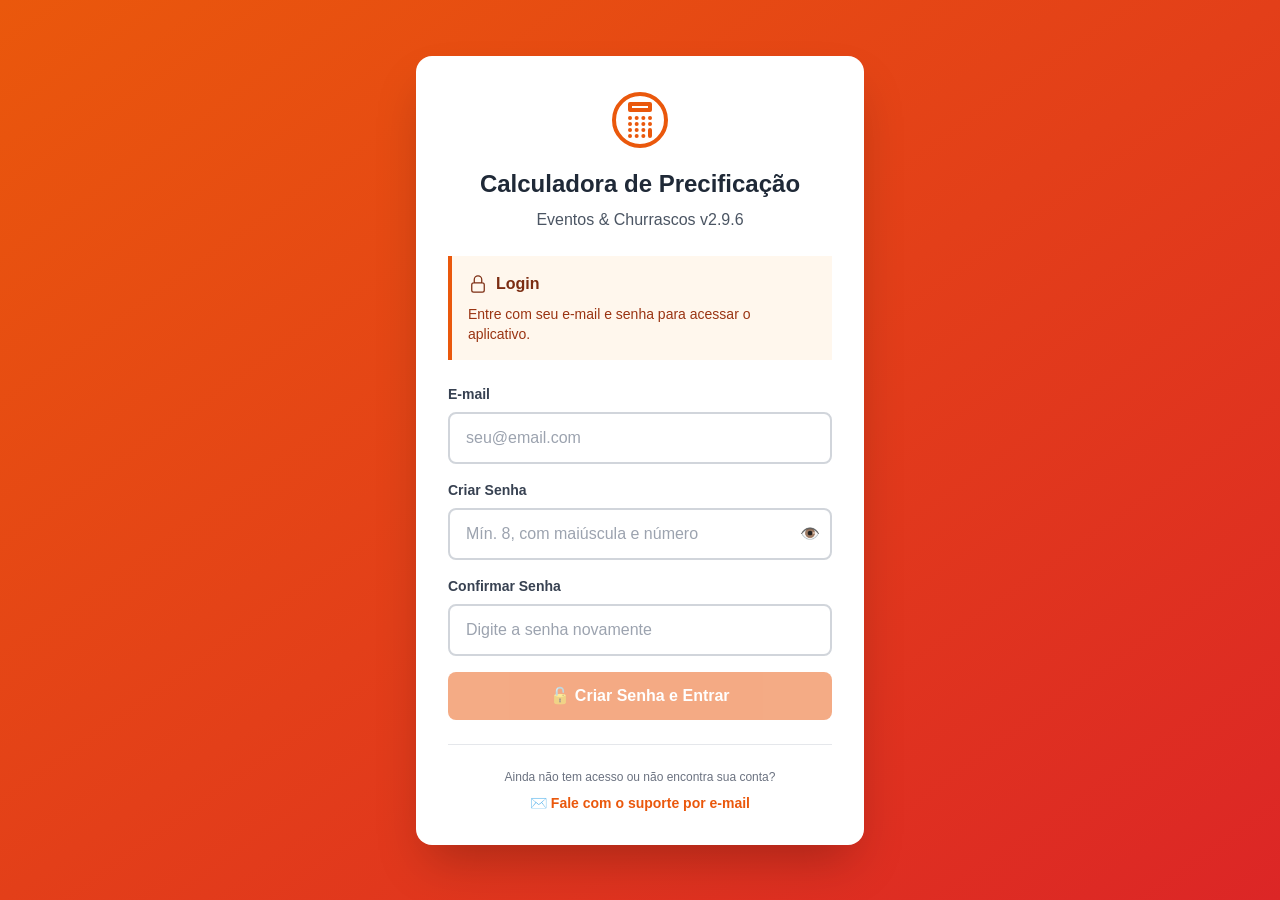
==== commit 10ab08e8: "release 1.2: web atualizada (d495c63 chore(versão): a tela mostra a versão da App Store (2.9.5))" ====
--- a/App/public/index.html
+++ b/App/public/index.html
@@ -32,9 +32,8 @@
     <script src="vendor/react.production.min.js?v=18.3.1"></script>
     <script src="vendor/react-dom.production.min.js?v=18.3.1"></script>
 
-    <!-- jsPDF e html2canvas: SEMPRE CARREGADOS (necessário para WhatsApp) -->
-    <script src="vendor/jspdf.umd.min.js?v=2.5.1b"></script>
-    <script src="vendor/html2canvas.min.js?v=1.4.1"></script>
+    <!-- jsPDF e html2canvas (549 KB): fora da abertura desde nov/2026. O utils/lazy-loader.js carrega as duas
+         sozinho logo depois que a tela aparece (ou no primeiro toque); quem gera PDF espera LazyLoader.loadPdfLibs() -->
     <!-- <script src="https://cdn.sheetjs.com/xlsx-0.20.1/package/dist/xlsx.full.min.js?v=1762564421"></script> -->
 
     <!-- Socket.io para WebSocket -->
@@ -57,7 +56,7 @@
     <div id="root"></div>
 
     <!-- ===== CORE MODULES ===== -->
-    <script src="config/app-config.js?v=1797800000"></script>
+    <script src="config/app-config.js?v=1799900004"></script>
     <script src="utils/offline-cache.js?v=1792200000"></script>
     <script src="utils/offline-migration.js?v=1796300000"></script>
 
@@ -94,7 +93,7 @@
     </script>
 
     <!-- API Client - Backend Integration (CLOUD only) -->
-    <script src="api-client.js?v=1797000000"></script>
+    <script src="api-client.js?v=1799900003"></script>
 
     <!-- Storage Adapters - Sistema de storage por plano -->
     <script src="adapters/StorageAdapter.js?v=1762564421"></script>
@@ -112,13 +111,13 @@
     <script src="utils/manager-helper.js?v=1762564421"></script>
 
     <!-- Lazy Loader - Carrega jsPDF/XLSX sob demanda -->
-    <script src="utils/lazy-loader.js?v=1793600000"></script>
+    <script src="utils/lazy-loader.js?v=1799400000"></script>
 
     <!-- Shopping List Generator - Gerador de lista de compras compartilhado -->
     <script type="module" src="utils/shopping-list-generator.js?v=1795800000"></script>
 
     <!-- Markdown to PDF Converter -->
-    <script src="utils/markdown-to-pdf.js?v=1791812000"></script>
+    <script src="utils/markdown-to-pdf.js?v=1799400000"></script>
 
     <!-- IMPORTANTE: IndexedDBStorageService DEVE ser carregado ANTES de session-auth.js -->
     <script src="adapters/IndexedDBStorageService.js?v=1762564421"></script>
@@ -190,20 +189,25 @@
     <script src="ui-compiled/FeatureGate.js?v=1797600000"></script>
     <script src="ui-compiled/PricingSettings.js?v=1795500000"></script>
     <script src="ui-compiled/DepreciationCalc.js?v=1796400000"></script>
-    <script src="ui-compiled/ChangePassword.js?v=1792770235"></script>
+    <script src="ui-compiled/ChangePassword.js?v=1799900000"></script>
     <script src="ui-compiled/EquipePage.js?v=1797600000"></script>
     <script src="ui-compiled/ContratosPage.js?v=1797700000"></script>
     <script src="ui-compiled/UpgradeModal.js?v=1762564421"></script>
     <script src="ui-compiled/DishSale.js?v=1794100000"></script>
     <script src="ui-compiled/DishForm.js?v=1794000000"></script>
-    <script src="utils/share-file.js?v=1797900000"></script>
+    <script src="utils/share-file.js?v=1799400000"></script>
     <script src="utils/escpos.js?v=1798000000"></script>
     <script src="utils/order-print.js?v=1798000000"></script>
     <script src="utils/tab-order.js?v=1798200000"></script>
     <script src="utils/agenda.js?v=1798400000"></script>
-    <script src="utils/quote-agent.js?v=1798900000"></script>
-    <script src="utils/marketing-agent.js?v=1799000000"></script>
-    <script src="utils/dish-sheet.js?v=1793800000"></script>
+    <script src="utils/ia-aviso.js?v=1799300000"></script>
+    <script src="utils/quote-agent.js?v=1799300000"></script>
+    <script src="utils/marketing-agent.js?v=1799300000"></script>
+    <!-- Sinal por PIX: chave do chef, campo na proposta e janela com QR / copia e cola -->
+    <script src="utils/pix-sinal.js?v=1799700000"></script>
+    <!-- Cancelar evento já fechado: motivo, data e reter/devolver o que foi recebido -->
+    <script src="utils/cancelar-evento.js?v=1799700000"></script>
+    <script src="utils/dish-sheet.js?v=1799400000"></script>
     <script src="ui-compiled/DishList.js?v=1795700000"></script>
     <script src="ui-compiled/DishesPage.js?v=1793100000"></script>
     <script src="ui-compiled/SaveMenuModal.js?v=1762564421"></script>
@@ -213,18 +217,18 @@
     <script src="ui-compiled/ProposalBuilder.js?v=1762564421"></script>
     <script src="ui-compiled/ClientsPage.js?v=1795700000"></script>
     <script src="ui-compiled/EventsPage.js?v=1797000000"></script>
-    <script src="ui-compiled/ProposalBuilderSimple.js?v=1798800000"></script>
+    <script src="ui-compiled/ProposalBuilderSimple.js?v=1799600000"></script>
     <script src="utils/proposal-modern.js?v=1799200000"></script>
     <script src="ui-compiled/ProposalPreview.js?v=1799200000"></script>
-    <script src="ui-compiled/ProposalList-v2.js?v=1798700000"></script>
+    <script src="ui-compiled/ProposalList-v2.js?v=1799700000"></script>
     <script src="ui-compiled/CalendarPage.js?v=1798400000"></script>
     <script src="ui-compiled/CrmShared.js?v=1797600000"></script>
     <script src="ui-compiled/CrmTasks.js?v=1795300000"></script>
     <script src="ui-compiled/CrmMessages.js?v=1797600000"></script>
     <script src="ui-compiled/ReportsPage.js?v=1791730000"></script>
-    <script src="ui-compiled/PipelinePage.js?v=1799000000"></script>
+    <script src="ui-compiled/PipelinePage.js?v=1799700000"></script>
     <script src="ui-compiled/SuppliersPage.js?v=1796700000"></script>
-    <script src="ui-compiled/StockPage.js?v=1796800000"></script>
+    <script src="ui-compiled/StockPage.js?v=1799800000"></script>
     <script src="ui-compiled/FinanceiroPage.js?v=1797200000"></script>
     <script src="ui-compiled/DREPanel.js?v=1796900000"></script>
     <script src="ui-compiled/RelatoriosPage.js?v=1799100000"></script>
@@ -256,11 +260,11 @@
 
     <!-- ===== HOOKS ===== -->
     <script src="ui/hooks/usePlanContext.js?v=1762564421"></script>
-    <script src="ui/hooks/useEventState.js?v=1794800000"></script>
+    <script src="ui/hooks/useEventState.js?v=1799800000"></script>
     <script src="ui/hooks/useCalculations.js?v=1794800000"></script>
 
     <!-- ===== APP FULL ===== -->
-    <script src="ui-compiled/App-Full.js?v=1799000000"></script>
+    <script src="ui-compiled/App-Full.js?v=1799600000"></script>
 
     <!-- Renderizar App -->
     <script>
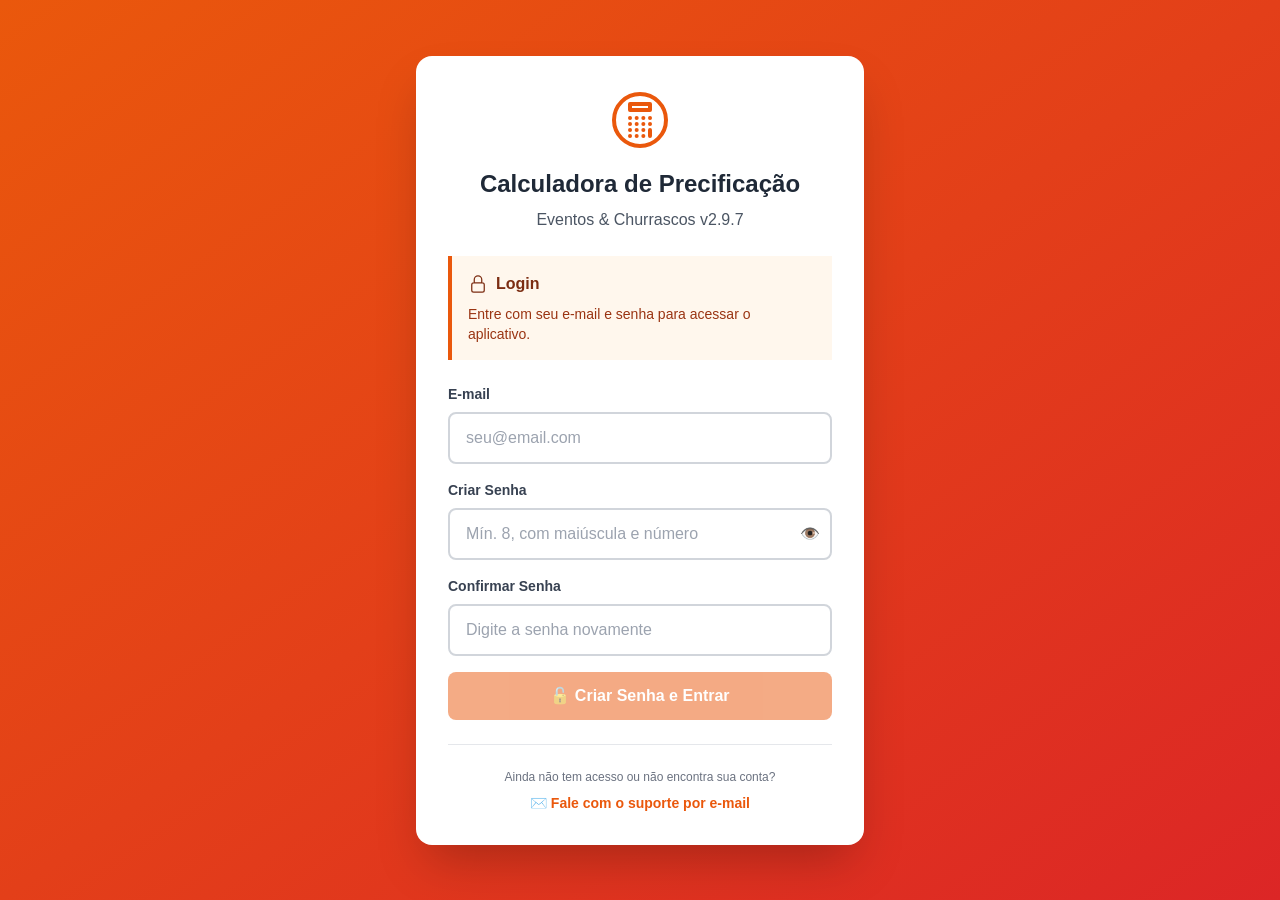
==== commit ae67aa18: "release 1.2: web atualizada (d8572ef chore(versão): 2.9.7 (gravada pelo publicar-ios-1.2.sh))" ====
--- a/App/public/index.html
+++ b/App/public/index.html
@@ -93,7 +93,7 @@
     </script>
 
     <!-- API Client - Backend Integration (CLOUD only) -->
-    <script src="api-client.js?v=1799900003"></script>
+    <script src="api-client.js?v=1799900012"></script>
 
     <!-- Storage Adapters - Sistema de storage por plano -->
     <script src="adapters/StorageAdapter.js?v=1762564421"></script>
@@ -176,7 +176,9 @@
 
     <!-- Managers Premium -->
     <script type="module" src="init-managers.js?v=1762700472"></script>
-    <script src="core/MenuManager-standalone.js?v=1793010858"></script>
+    <!-- nov/2026: a conta de perda e rendimento, num lugar só (vem antes de quem calcula) -->
+    <script src="utils/perda-rendimento.js?v=1799900014"></script>
+    <script src="core/MenuManager-standalone.js?v=1799900014"></script>
     <!-- ClientManager carregado via init-managers.js -->
     <!-- <script src="core/ClientManager.js?v=1762564421"></script> -->
     <script src="core/CustomTemplateManager.js?v=1762564421"></script>
@@ -184,7 +186,7 @@
     <!-- ===== UI COMPONENTS - PREMIUM ===== -->
     <script src="utils/pricing-rules.js?v=1794800000"></script>
     <script src="utils/client-supply.js?v=1794800000"></script>
-    <script src="utils/menu-refresh.js?v=1795000000"></script>
+    <script src="utils/menu-refresh.js?v=1799900014"></script>
     <script src="utils/support-rules.js?v=1794800000"></script>
     <script src="ui-compiled/FeatureGate.js?v=1797600000"></script>
     <script src="ui-compiled/PricingSettings.js?v=1795500000"></script>
@@ -194,11 +196,11 @@
     <script src="ui-compiled/ContratosPage.js?v=1797700000"></script>
     <script src="ui-compiled/UpgradeModal.js?v=1762564421"></script>
     <script src="ui-compiled/DishSale.js?v=1794100000"></script>
-    <script src="ui-compiled/DishForm.js?v=1794000000"></script>
+    <script src="ui-compiled/DishForm.js?v=1799900014"></script>
     <script src="utils/share-file.js?v=1799400000"></script>
     <script src="utils/escpos.js?v=1798000000"></script>
     <script src="utils/order-print.js?v=1798000000"></script>
-    <script src="utils/tab-order.js?v=1798200000"></script>
+    <script src="utils/tab-order.js?v=1799900010"></script>
     <script src="utils/agenda.js?v=1798400000"></script>
     <script src="utils/ia-aviso.js?v=1799300000"></script>
     <script src="utils/quote-agent.js?v=1799300000"></script>
@@ -217,10 +219,10 @@
     <script src="ui-compiled/ProposalBuilder.js?v=1762564421"></script>
     <script src="ui-compiled/ClientsPage.js?v=1795700000"></script>
     <script src="ui-compiled/EventsPage.js?v=1797000000"></script>
-    <script src="ui-compiled/ProposalBuilderSimple.js?v=1799600000"></script>
+    <script src="ui-compiled/ProposalBuilderSimple.js?v=1799900013"></script>
     <script src="utils/proposal-modern.js?v=1799200000"></script>
     <script src="ui-compiled/ProposalPreview.js?v=1799200000"></script>
-    <script src="ui-compiled/ProposalList-v2.js?v=1799700000"></script>
+    <script src="ui-compiled/ProposalList-v2.js?v=1799900010"></script>
     <script src="ui-compiled/CalendarPage.js?v=1798400000"></script>
     <script src="ui-compiled/CrmShared.js?v=1797600000"></script>
     <script src="ui-compiled/CrmTasks.js?v=1795300000"></script>
@@ -233,7 +235,7 @@
     <script src="ui-compiled/DREPanel.js?v=1796900000"></script>
     <script src="ui-compiled/RelatoriosPage.js?v=1799100000"></script>
     <script src="ui-compiled/VendasPage.js?v=1798100000"></script>
-    <script src="ui-compiled/ClientDetail.js?v=1797600000"></script>
+    <script src="ui-compiled/ClientDetail.js?v=1799900010"></script>
     <script src="ui-compiled/WhatsAppSettings.js?v=1792200000"></script>
     <script src="ui-compiled/UnitConverter.js?v=1795600000"></script>
 
@@ -243,11 +245,11 @@
     <script src="ui-compiled/components/EventForm.js?v=1791900000"></script>
     <script src="ui-compiled/ClientSupplyPanel.js?v=1794800000"></script>
     <script src="ui-compiled/components/CostsSummary.js?v=1794800000"></script>
-    <script src="ui-compiled/components/ItemsList.js?v=1796600000"></script>
+    <script src="ui-compiled/components/ItemsList.js?v=1799900014"></script>
     <script src="ui-compiled/components/IngredientTemplates.js?v=1762564421"></script>
     <script src="ui-compiled/components/RecipeImporter.js?v=1793900000"></script>
     <script src="ui-compiled/components/MenuGenerator.js?v=1792500000"></script>
-    <script src="ui-compiled/components/IngredientsDatabase.js?v=1795600000"></script>
+    <script src="ui-compiled/components/IngredientsDatabase.js?v=1799900014"></script>
     <script src="ui-compiled/components/SupportList.js?v=1794800000"></script>
     <script src="ui-compiled/components/TransportForm.js?v=1793600000"></script>
     <script src="ui-compiled/components/LaborForm.js?v=1793600000"></script>
@@ -260,11 +262,15 @@
 
     <!-- ===== HOOKS ===== -->
     <script src="ui/hooks/usePlanContext.js?v=1762564421"></script>
-    <script src="ui/hooks/useEventState.js?v=1799800000"></script>
+    <script src="ui/hooks/useEventState.js?v=1799900014"></script>
     <script src="ui/hooks/useCalculations.js?v=1794800000"></script>
 
     <!-- ===== APP FULL ===== -->
-    <script src="ui-compiled/App-Full.js?v=1799600000"></script>
+    <script src="ui-compiled/App-Full.js?v=1799900012"></script>
+    <!-- nov/2026: continuar em outro aparelho o cardápio em montagem -->
+    <script src="utils/continuar-montagem.js?v=1799900014"></script>
+    <!-- nov/2026: roteiro de primeiro uso (some quando a conta já fez os cinco passos) -->
+    <script src="utils/primeiros-passos.js?v=1799900013"></script>
 
     <!-- Renderizar App -->
     <script>
